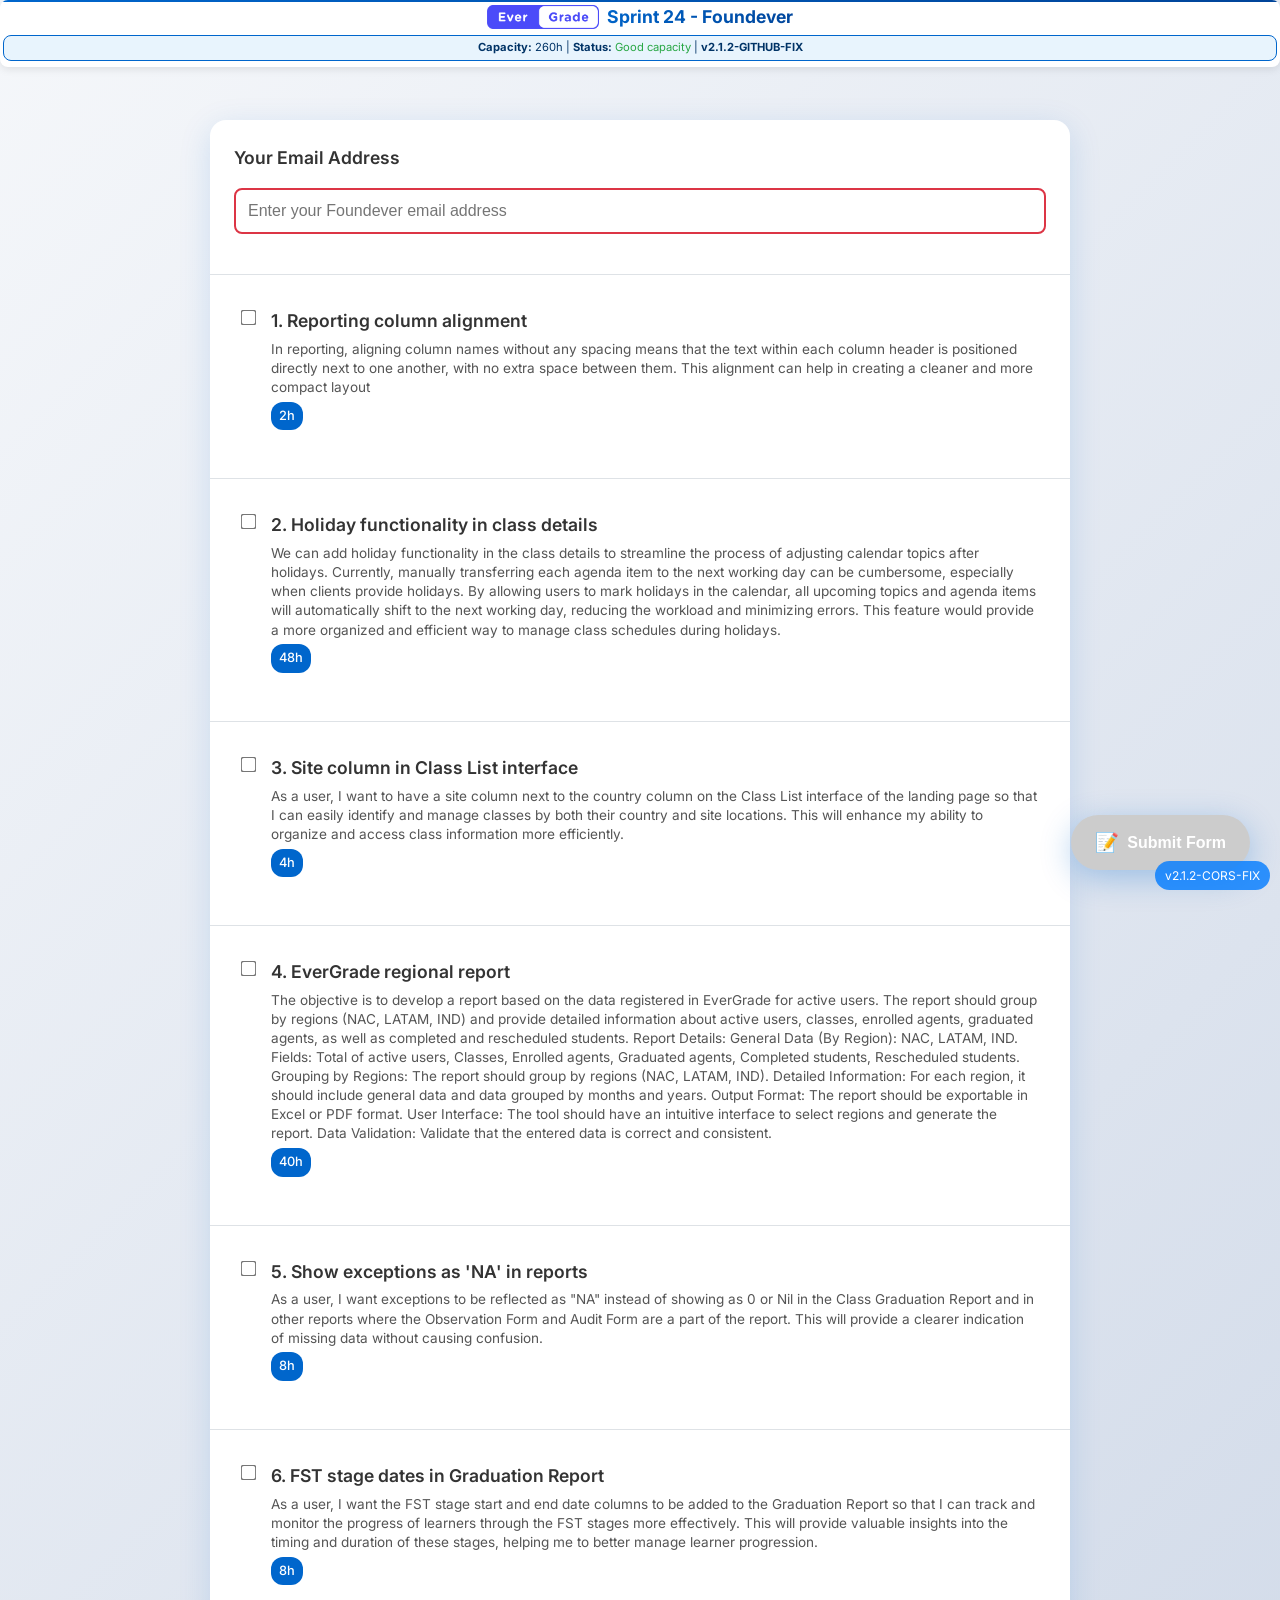
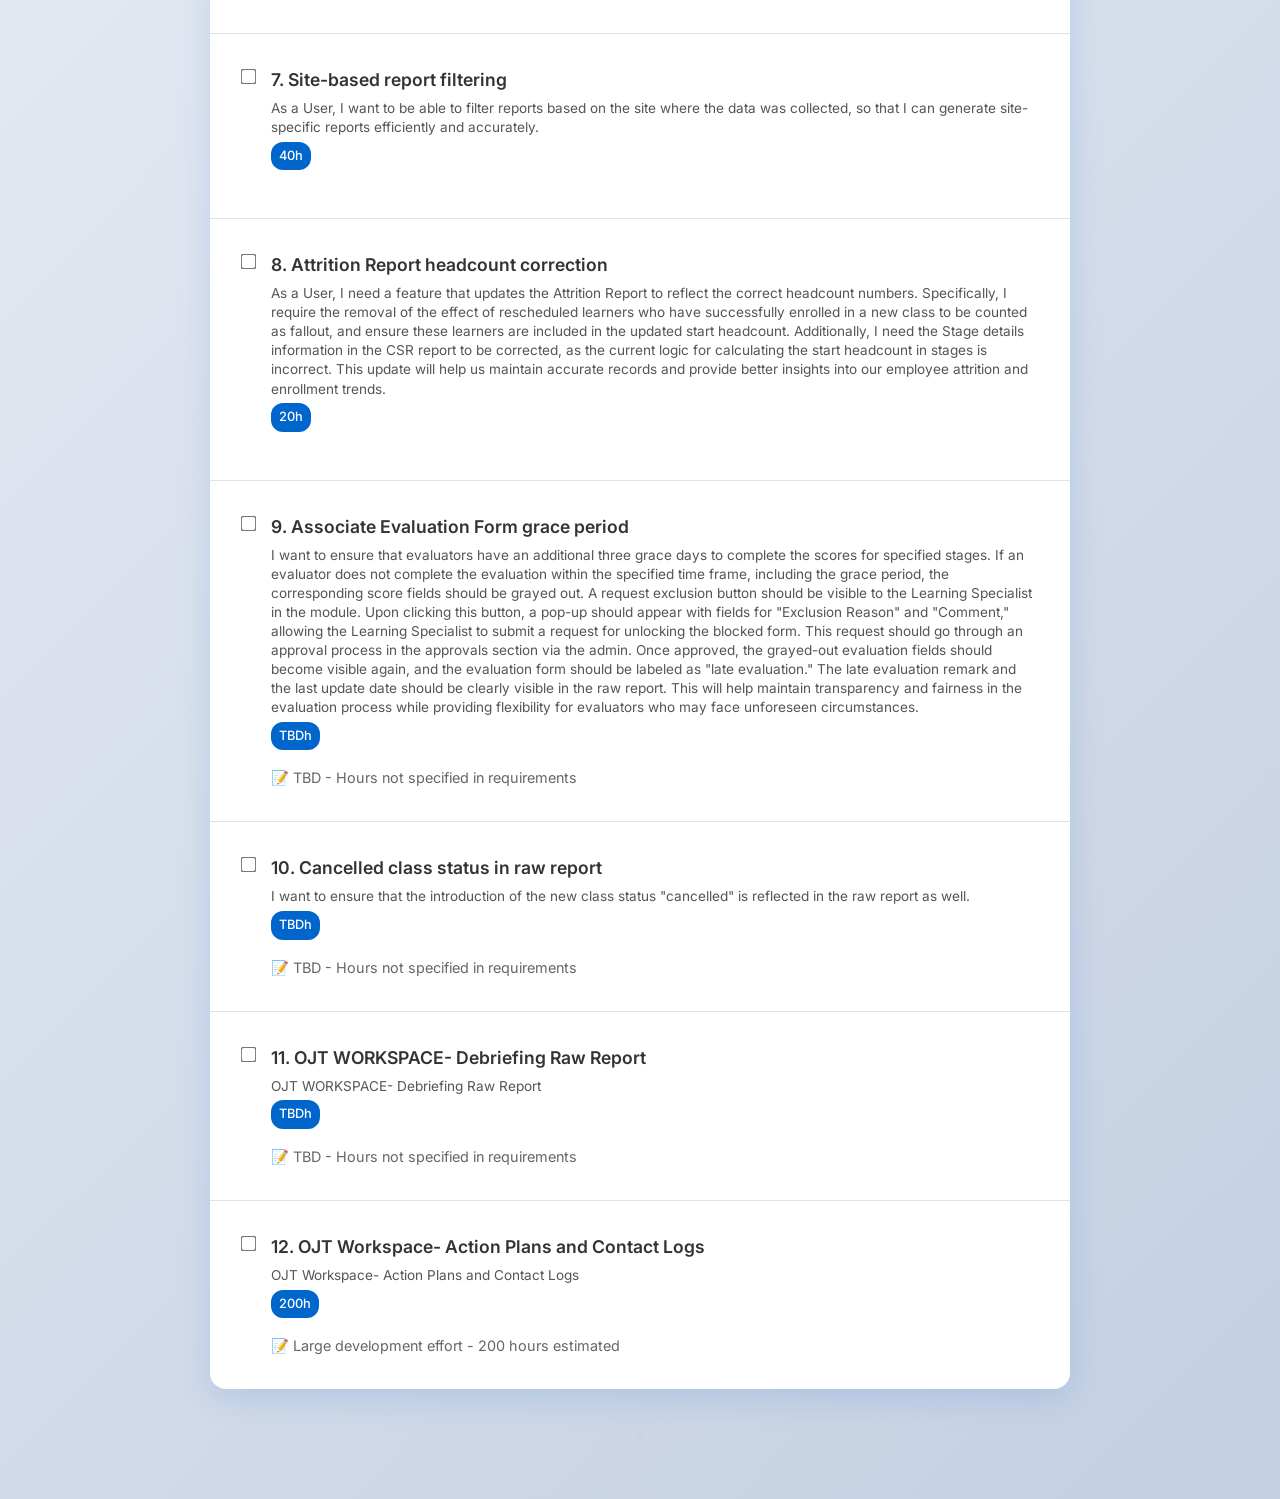
==== index.html @ cdc1fde7 "Fix GitHub Pages SSL issue v2.1.2 - Add HTTP fallback" ====
<!DOCTYPE html>
<html lang="en">
<head>
    <meta charset="UTF-8">
    <meta name="viewport" content="width=device-width, initial-scale=1.0">
    <title>Sprint 23 Prioritization - Foundever</title>
    <link rel="stylesheet" href="src/styles/style.css">
    <link rel="stylesheet" href="src/styles/foundever-theme.css">
    <link rel="preconnect" href="https://fonts.googleapis.com">
    <link rel="preconnect" href="https://fonts.gstatic.com" crossorigin>
    <link href="https://fonts.googleapis.com/css2?family=Inter:wght@400;500;600;700&display=swap" rel="stylesheet">
</head>
<body>
    <div class="form-header" style="padding: 0.2rem; margin-bottom: 0.5rem; position: fixed; top: 0; left: 0; right: 0; z-index: 1000; box-shadow: 0 2px 8px rgba(0,0,0,0.1);">
        <div style="display: flex; align-items: center; justify-content: center; gap: 0.5rem;">
            <img src="logoevergrade2.png" alt="EverGrade Logo" style="height: 24px; width: auto;">
            <h1 id="form-title" class="heading-foundever" style="font-size: 1.1rem; margin: 0;">Sprint 24</h1>
        </div>
        <div class="capacity-info alert-foundever" style="padding: 0.2rem; margin: 0.2rem 0; font-size: 0.7rem;">
            <strong>Capacity:</strong> 260h | <strong>Status:</strong> <span id="capacity-status" class="text-foundever-primary">Ready</span> | <strong>v2.1.2-GITHUB-FIX</strong>
        </div>
        
        <!-- Capacity Summary in header -->
        <div id="capacity-summary" class="capacity-summary card-foundever" style="display: none; margin: 0.2rem 0; padding: 0.3rem;">
            <div class="capacity-item" style="padding: 0.2rem;">
                <div class="capacity-number text-foundever-primary" id="selected-count" style="font-size: 0.9rem;">0</div>
                <div class="capacity-label" style="font-size: 0.6rem;">Selected</div>
            </div>
            <div class="capacity-item" style="padding: 0.2rem;">
                <div class="capacity-number text-foundever-primary" id="total-hours" style="font-size: 0.9rem;">0h</div>
                <div class="capacity-label" style="font-size: 0.6rem;">Hours</div>
            </div>
            <div class="capacity-item" style="padding: 0.2rem;">
                <div class="capacity-number text-foundever-primary" id="capacity-used" style="font-size: 0.9rem;">0%</div>
                <div class="capacity-label" style="font-size: 0.6rem;">Used</div>
            </div>
        </div>
    </div>
    
    <div class="container" style="padding-top: 120px;">
        <form id="survey-form">
            <!-- Questions will be dynamically loaded here -->
            <div id="questions-container" class="card-foundever">
                <div class="card-foundever-body">
                    <div style="text-align: center; padding: 2rem; color: #666;">
                        🔄 Loading questions...
                    </div>
                </div>
            </div>
        </form>
        
        <div id="result-message" style="display: none;"></div>
    </div>
    
    <!-- Floating Submit Button -->
    <button type="submit" form="survey-form" class="floating-submit-btn" id="floating-submit" disabled>
        <span class="btn-icon">📝</span>
        <span class="btn-text">Submit Form</span>
    </button>
    
    <!-- Scripts -->
    <script src="config.js"></script>
    <script src="src/scripts/aws-integration.js"></script>
    <script src="src/scripts/main.js"></script>
    <script src="export-data.js"></script>
    <script src="github-pages-fix.js"></script>
</body>
</html>
---- src/styles/style.css ----
/* Sprint Prioritization Form - Main Styles */

* {
    margin: 0;
    padding: 0;
    box-sizing: border-box;
}

body {
    font-family: 'Inter', -apple-system, BlinkMacSystemFont, sans-serif;
    background: linear-gradient(135deg, #f5f7fa 0%, #c3cfe2 100%);
    min-height: 100vh;
    color: #333;
    line-height: 1.6;
}

.container {
    max-width: 900px;
    margin: 0 auto;
    padding: 20px;
}

.form-header {
    text-align: center;
    background: white;
    padding: 0.5rem;
    border-radius: 8px;
    box-shadow: 0 2px 8px rgba(0, 102, 204, 0.15);
    margin-bottom: 1rem;
    position: relative;
    overflow: hidden;
}

.form-header::before {
    content: '';
    position: absolute;
    top: 0;
    left: 0;
    right: 0;
    height: 2px;
    background: linear-gradient(90deg, var(--foundever-primary) 0%, var(--foundever-secondary) 100%);
}

.form-header h1 {
    font-size: 1.4rem;
    font-weight: 700;
    background: linear-gradient(135deg, var(--foundever-primary) 0%, var(--foundever-secondary) 100%);
    -webkit-background-clip: text;
    -webkit-text-fill-color: transparent;
    background-clip: text;
    margin-bottom: 0.1rem;
}

.form-header p {
    font-size: 0.8rem;
    color: #666;
    margin-bottom: 0.3rem;
}

.capacity-info {
    background: #f8f9fa;
    padding: 0.3rem;
    border-radius: 4px;
    margin-bottom: 0.3rem;
    border-left: 2px solid var(--foundever-primary);
    font-size: 0.75rem;
}

#questions-container {
    background: white;
    border-radius: 16px;
    box-shadow: 0 8px 32px rgba(0, 102, 204, 0.15);
    overflow: hidden;
}

.question-card {
    padding: 1.5rem;
    border-bottom: 1px solid #dee2e6;
    transition: background-color 0.3s ease;
}

.question-card:hover {
    background: #fafbfc;
}

.question-card:last-child {
    border-bottom: none;
}

.question-title {
    font-size: 1.1rem;
    font-weight: 600;
    color: #333;
    margin-bottom: 0.5rem;
}

.question-meta {
    font-size: 0.9rem;
    color: #666;
    margin-bottom: 1rem;
}

.hours-badge {
    display: inline-block;
    background: var(--foundever-primary);
    color: white;
    padding: 0.25rem 0.5rem;
    border-radius: 12px;
    font-size: 0.8rem;
    font-weight: 500;
}

.complexity-badge {
    display: inline-block;
    padding: 0.25rem 0.5rem;
    border-radius: 12px;
    font-size: 0.8rem;
    font-weight: 500;
    margin-left: 0.5rem;
}

.complexity-low { background: #d4edda; color: #155724; }
.complexity-medium { background: #fff3cd; color: #856404; }
.complexity-high { background: #f8d7da; color: #721c24; }

.input-group {
    margin: 1rem 0;
}

.text-input {
    width: 100%;
    padding: 0.75rem;
    border: 2px solid #dee2e6;
    border-radius: 8px;
    font-size: 1rem;
    transition: border-color 0.3s ease;
}

.text-input:focus {
    outline: none;
    border-color: var(--foundever-primary);
    box-shadow: 0 0 0 3px rgba(0, 102, 204, 0.1);
}

.checkbox-group {
    display: flex;
    align-items: flex-start;
    cursor: pointer;
    padding: 0.5rem;
    border-radius: 8px;
    transition: background-color 0.3s ease;
}

.checkbox-group:hover {
    background: #f8f9fa;
}

.checkbox-group input[type="checkbox"] {
    margin-right: 1rem;
    margin-top: 0.25rem;
    transform: scale(1.2);
}

.checkbox-content {
    flex: 1;
}

.floating-submit-btn {
    position: fixed;
    bottom: 30px;
    right: 30px;
    background: linear-gradient(135deg, var(--foundever-primary) 0%, var(--foundever-secondary) 100%);
    color: white;
    border: none;
    border-radius: 50px;
    padding: 1rem 1.5rem;
    font-size: 1rem;
    font-weight: 600;
    cursor: pointer;
    box-shadow: 0 8px 32px rgba(0, 102, 204, 0.3);
    transition: all 0.3s ease;
    z-index: 1000;
    display: flex;
    align-items: center;
    gap: 0.5rem;
}

.floating-submit-btn:hover {
    transform: translateY(-2px);
    box-shadow: 0 12px 40px rgba(0, 102, 204, 0.4);
}

.floating-submit-btn:disabled {
    background: #ccc;
    cursor: not-allowed;
    transform: none;
}

.btn-icon {
    font-size: 1.2rem;
}

.btn-text {
    font-weight: 600;
}

.progress-bar {
    background: #f8f9fa;
    height: 8px;
    border-radius: 4px;
    overflow: hidden;
    margin: 1rem 0;
}

.progress-fill {
    height: 100%;
    background: linear-gradient(90deg, var(--foundever-primary) 0%, var(--foundever-accent) 100%);
    width: 0%;
    transition: width 0.3s ease;
}

.capacity-summary {
    display: grid;
    grid-template-columns: repeat(3, 1fr);
    gap: 0.3rem;
    margin: 0.3rem 0;
    background: white;
    padding: 0.4rem;
    border-radius: 6px;
    box-shadow: 0 1px 4px rgba(0, 102, 204, 0.1);
}

.capacity-item {
    text-align: center;
    padding: 0.3rem;
    background: #f8f9fa;
    border-radius: 4px;
}

.capacity-number {
    font-size: 1rem;
    font-weight: 700;
    color: var(--foundever-primary);
}

.capacity-label {
    font-size: 0.65rem;
    color: #666;
}

#result-message {
    margin: 2rem 0;
    padding: 1rem;
    border-radius: 8px;
    text-align: center;
    font-weight: 500;
}

.success {
    background: #d4edda;
    color: #155724;
    border: 1px solid #c3e6cb;
}

.error {
    background: #f8d7da;
    color: #721c24;
    border: 1px solid #f5c6cb;
}

.info {
    background: #d1ecf1;
    color: #0c5460;
    border: 1px solid #bee5eb;
}

@media (max-width: 768px) {
    .container {
        padding: 10px;
    }
    
    .form-header h1 {
        font-size: 2rem;
    }
    
    .floating-submit-btn {
        bottom: 20px;
        right: 20px;
        padding: 0.75rem 1.25rem;
    }
    
    .capacity-summary {
        grid-template-columns: 1fr;
    }
}
---- src/styles/foundever-theme.css ----
/* Foundever Corporate Theme */

:root {
    --foundever-primary: #0066cc;
    --foundever-secondary: #004499;
    --foundever-accent: #00aaff;
    --foundever-light: #e8f4fd;
    --foundever-dark: #003366;
    
    --success-color: #28a745;
    --warning-color: #ffc107;
    --danger-color: #dc3545;
    --info-color: #17a2b8;
    
    --light-bg: #f8f9fa;
    --border-color: #dee2e6;
    --text-muted: #6c757d;
    
    --shadow-sm: 0 2px 4px rgba(0, 102, 204, 0.1);
    --shadow-md: 0 4px 16px rgba(0, 102, 204, 0.15);
    --shadow-lg: 0 8px 32px rgba(0, 102, 204, 0.2);
    
    --border-radius: 8px;
    --border-radius-lg: 16px;
    
    --transition: all 0.3s ease;
}

/* Foundever Brand Colors */
.foundever-primary { color: var(--foundever-primary); }
.foundever-secondary { color: var(--foundever-secondary); }
.foundever-accent { color: var(--foundever-accent); }

.bg-foundever-primary { background-color: var(--foundever-primary); }
.bg-foundever-secondary { background-color: var(--foundever-secondary); }
.bg-foundever-light { background-color: var(--foundever-light); }

/* Foundever Gradients */
.gradient-foundever {
    background: linear-gradient(135deg, var(--foundever-primary) 0%, var(--foundever-secondary) 100%);
}

.gradient-foundever-light {
    background: linear-gradient(135deg, var(--foundever-light) 0%, #ffffff 100%);
}

/* Foundever Buttons */
.btn-foundever {
    background: linear-gradient(135deg, var(--foundever-primary) 0%, var(--foundever-secondary) 100%);
    color: white;
    border: none;
    padding: 0.75rem 1.5rem;
    border-radius: var(--border-radius);
    font-weight: 600;
    cursor: pointer;
    transition: var(--transition);
    text-decoration: none;
    display: inline-block;
}

.btn-foundever:hover {
    transform: translateY(-2px);
    box-shadow: var(--shadow-lg);
}

.btn-foundever:active {
    transform: translateY(0);
}

.btn-foundever:disabled {
    background: var(--text-muted);
    cursor: not-allowed;
    transform: none;
}

/* Foundever Cards */
.card-foundever {
    background: white;
    border-radius: var(--border-radius-lg);
    box-shadow: var(--shadow-md);
    overflow: hidden;
    transition: var(--transition);
}

.card-foundever:hover {
    transform: translateY(-2px);
    box-shadow: var(--shadow-lg);
}

.card-foundever-header {
    background: var(--foundever-light);
    padding: 1.5rem;
    border-bottom: 1px solid var(--border-color);
}

.card-foundever-body {
    padding: 1.5rem;
}

/* Foundever Form Elements */
.form-control-foundever {
    border: 2px solid var(--border-color);
    border-radius: var(--border-radius);
    padding: 0.75rem;
    font-size: 1rem;
    transition: var(--transition);
    width: 100%;
}

.form-control-foundever:focus {
    outline: none;
    border-color: var(--foundever-primary);
    box-shadow: 0 0 0 3px rgba(0, 102, 204, 0.1);
}

.form-control-foundever:invalid {
    border-color: var(--danger-color);
}

/* Foundever Badges */
.badge-foundever {
    background: var(--foundever-primary);
    color: white;
    padding: 0.25rem 0.5rem;
    border-radius: 12px;
    font-size: 0.8rem;
    font-weight: 500;
}

.badge-foundever-light {
    background: var(--foundever-light);
    color: var(--foundever-primary);
}

/* Foundever Alerts */
.alert-foundever {
    background: var(--foundever-light);
    color: var(--foundever-dark);
    border: 1px solid var(--foundever-primary);
    border-radius: var(--border-radius);
    padding: 1rem;
    margin: 1rem 0;
}

.alert-foundever-success {
    background: #d4edda;
    color: #155724;
    border-color: #c3e6cb;
}

.alert-foundever-warning {
    background: #fff3cd;
    color: #856404;
    border-color: #ffeaa7;
}

.alert-foundever-danger {
    background: #f8d7da;
    color: #721c24;
    border-color: #f5c6cb;
}

/* Foundever Progress */
.progress-foundever {
    background: var(--light-bg);
    height: 8px;
    border-radius: 4px;
    overflow: hidden;
}

.progress-foundever-bar {
    height: 100%;
    background: linear-gradient(90deg, var(--foundever-primary) 0%, var(--foundever-accent) 100%);
    transition: width 0.3s ease;
}

/* Foundever Typography */
.text-foundever-primary { color: var(--foundever-primary); }
.text-foundever-secondary { color: var(--foundever-secondary); }
.text-foundever-muted { color: var(--text-muted); }

.heading-foundever {
    background: linear-gradient(135deg, var(--foundever-primary) 0%, var(--foundever-secondary) 100%);
    -webkit-background-clip: text;
    -webkit-text-fill-color: transparent;
    background-clip: text;
    font-weight: 700;
}

/* Foundever Animations */
@keyframes foundever-pulse {
    0%, 100% { transform: scale(1); }
    50% { transform: scale(1.05); }
}

.foundever-pulse {
    animation: foundever-pulse 2s infinite;
}

@keyframes foundever-fade-in {
    from { opacity: 0; transform: translateY(20px); }
    to { opacity: 1; transform: translateY(0); }
}

.foundever-fade-in {
    animation: foundever-fade-in 0.5s ease-out;
}

/* Foundever Utilities */
.shadow-foundever-sm { box-shadow: var(--shadow-sm); }
.shadow-foundever-md { box-shadow: var(--shadow-md); }
.shadow-foundever-lg { box-shadow: var(--shadow-lg); }

.rounded-foundever { border-radius: var(--border-radius); }
.rounded-foundever-lg { border-radius: var(--border-radius-lg); }

.transition-foundever { transition: var(--transition); }

/* Foundever Layout */
.container-foundever {
    max-width: 1200px;
    margin: 0 auto;
    padding: 0 1rem;
}

.section-foundever {
    padding: 3rem 0;
}

.section-foundever-alt {
    background: var(--foundever-light);
}

/* Foundever Mobile Responsive */
@media (max-width: 768px) {
    .container-foundever {
        padding: 0 0.5rem;
    }
    
    .section-foundever {
        padding: 2rem 0;
    }
    
    .btn-foundever {
        padding: 0.5rem 1rem;
        font-size: 0.9rem;
    }
    
    .card-foundever-header,
    .card-foundever-body {
        padding: 1rem;
    }
}
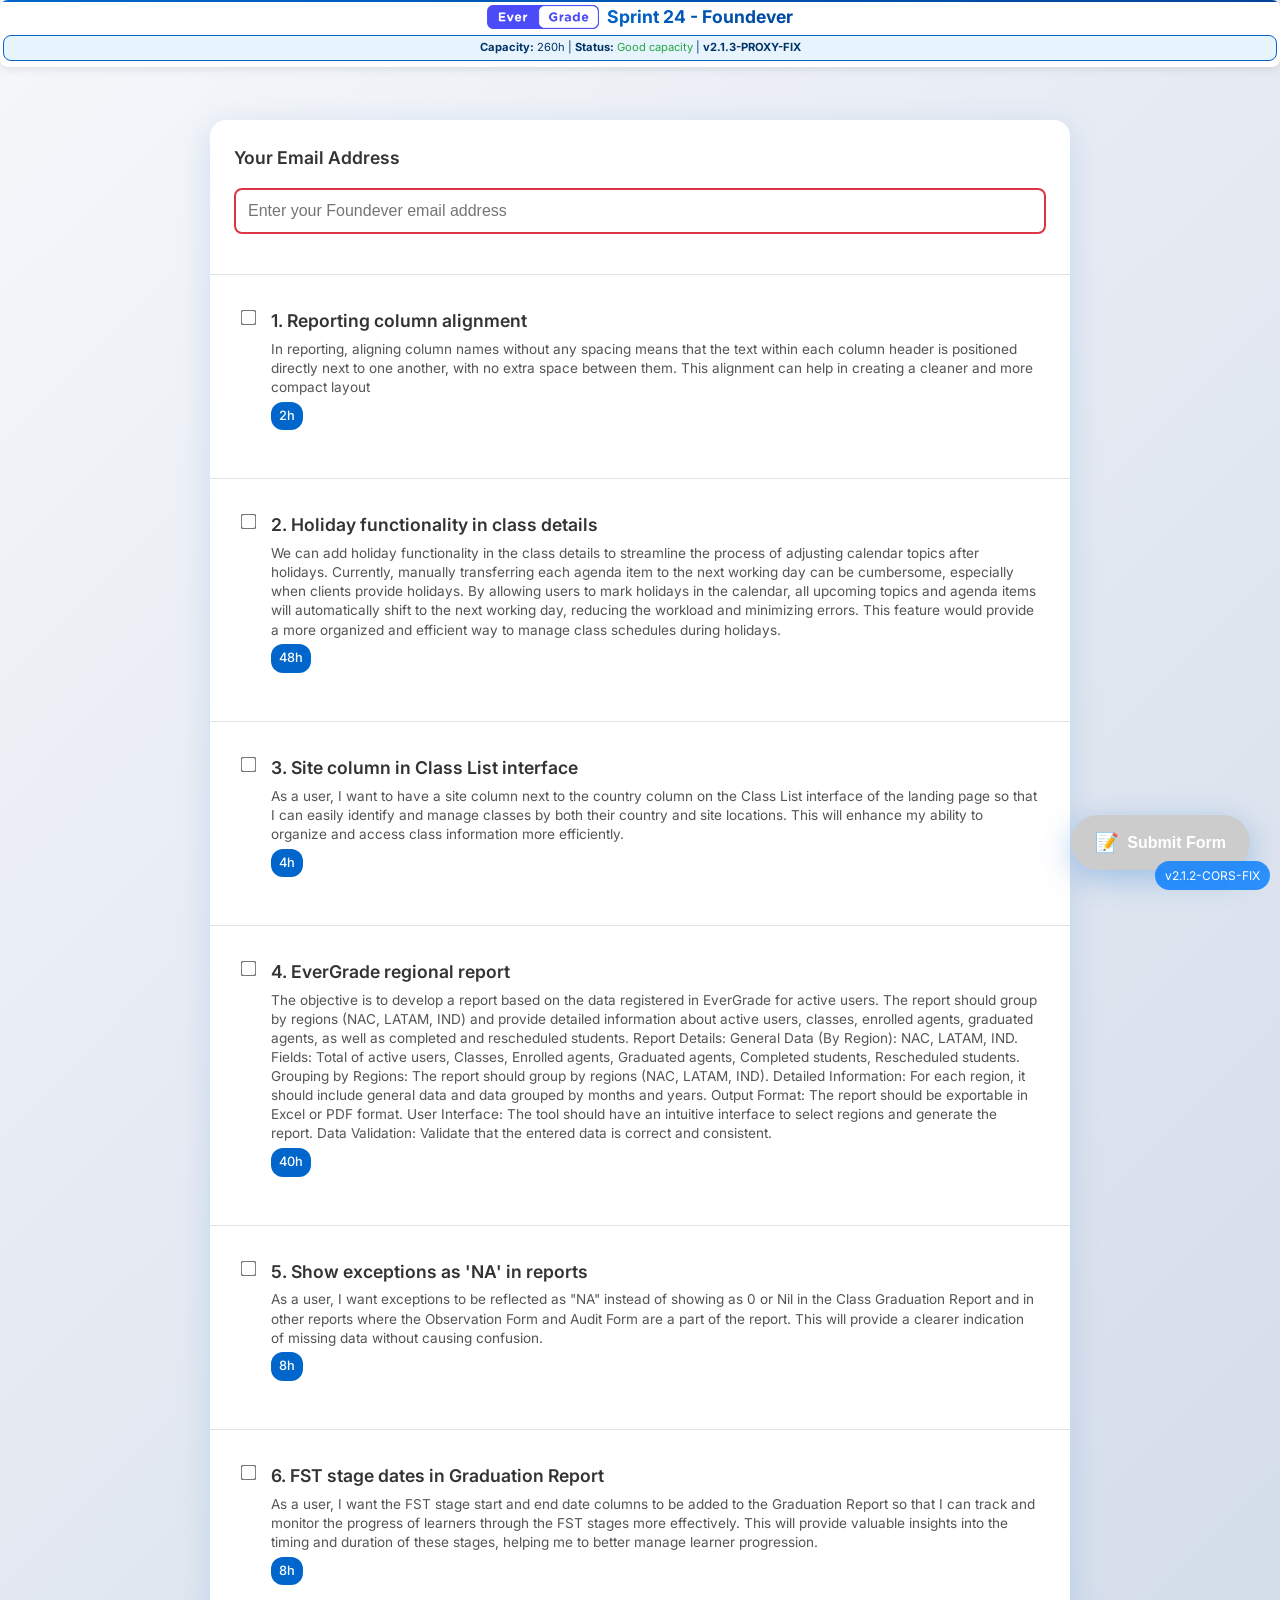
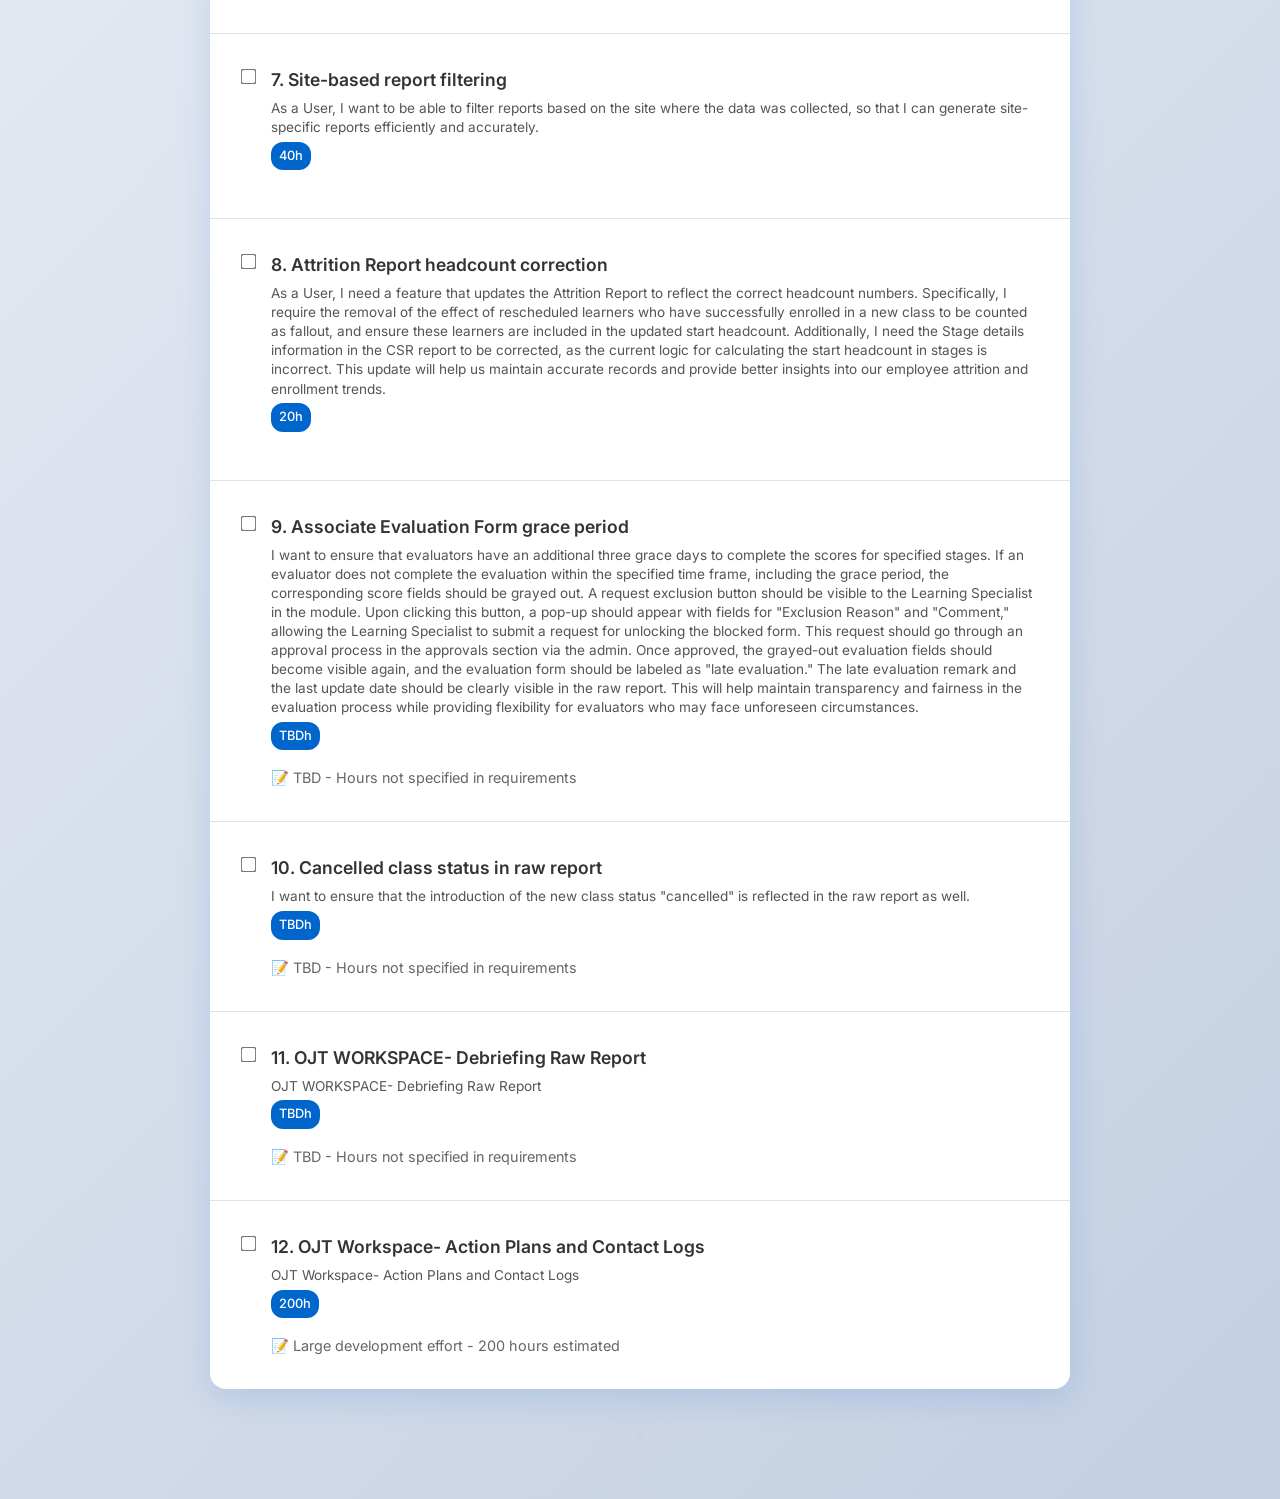
==== commit 56778631: "Fix Mixed Content issue v2.1.3 - Use CORS proxy" ====
--- a/index.html
+++ b/index.html
@@ -17,7 +17,7 @@
             <h1 id="form-title" class="heading-foundever" style="font-size: 1.1rem; margin: 0;">Sprint 24</h1>
         </div>
         <div class="capacity-info alert-foundever" style="padding: 0.2rem; margin: 0.2rem 0; font-size: 0.7rem;">
-            <strong>Capacity:</strong> 260h | <strong>Status:</strong> <span id="capacity-status" class="text-foundever-primary">Ready</span> | <strong>v2.1.2-GITHUB-FIX</strong>
+            <strong>Capacity:</strong> 260h | <strong>Status:</strong> <span id="capacity-status" class="text-foundever-primary">Ready</span> | <strong>v2.1.3-PROXY-FIX</strong>
         </div>
         
         <!-- Capacity Summary in header -->
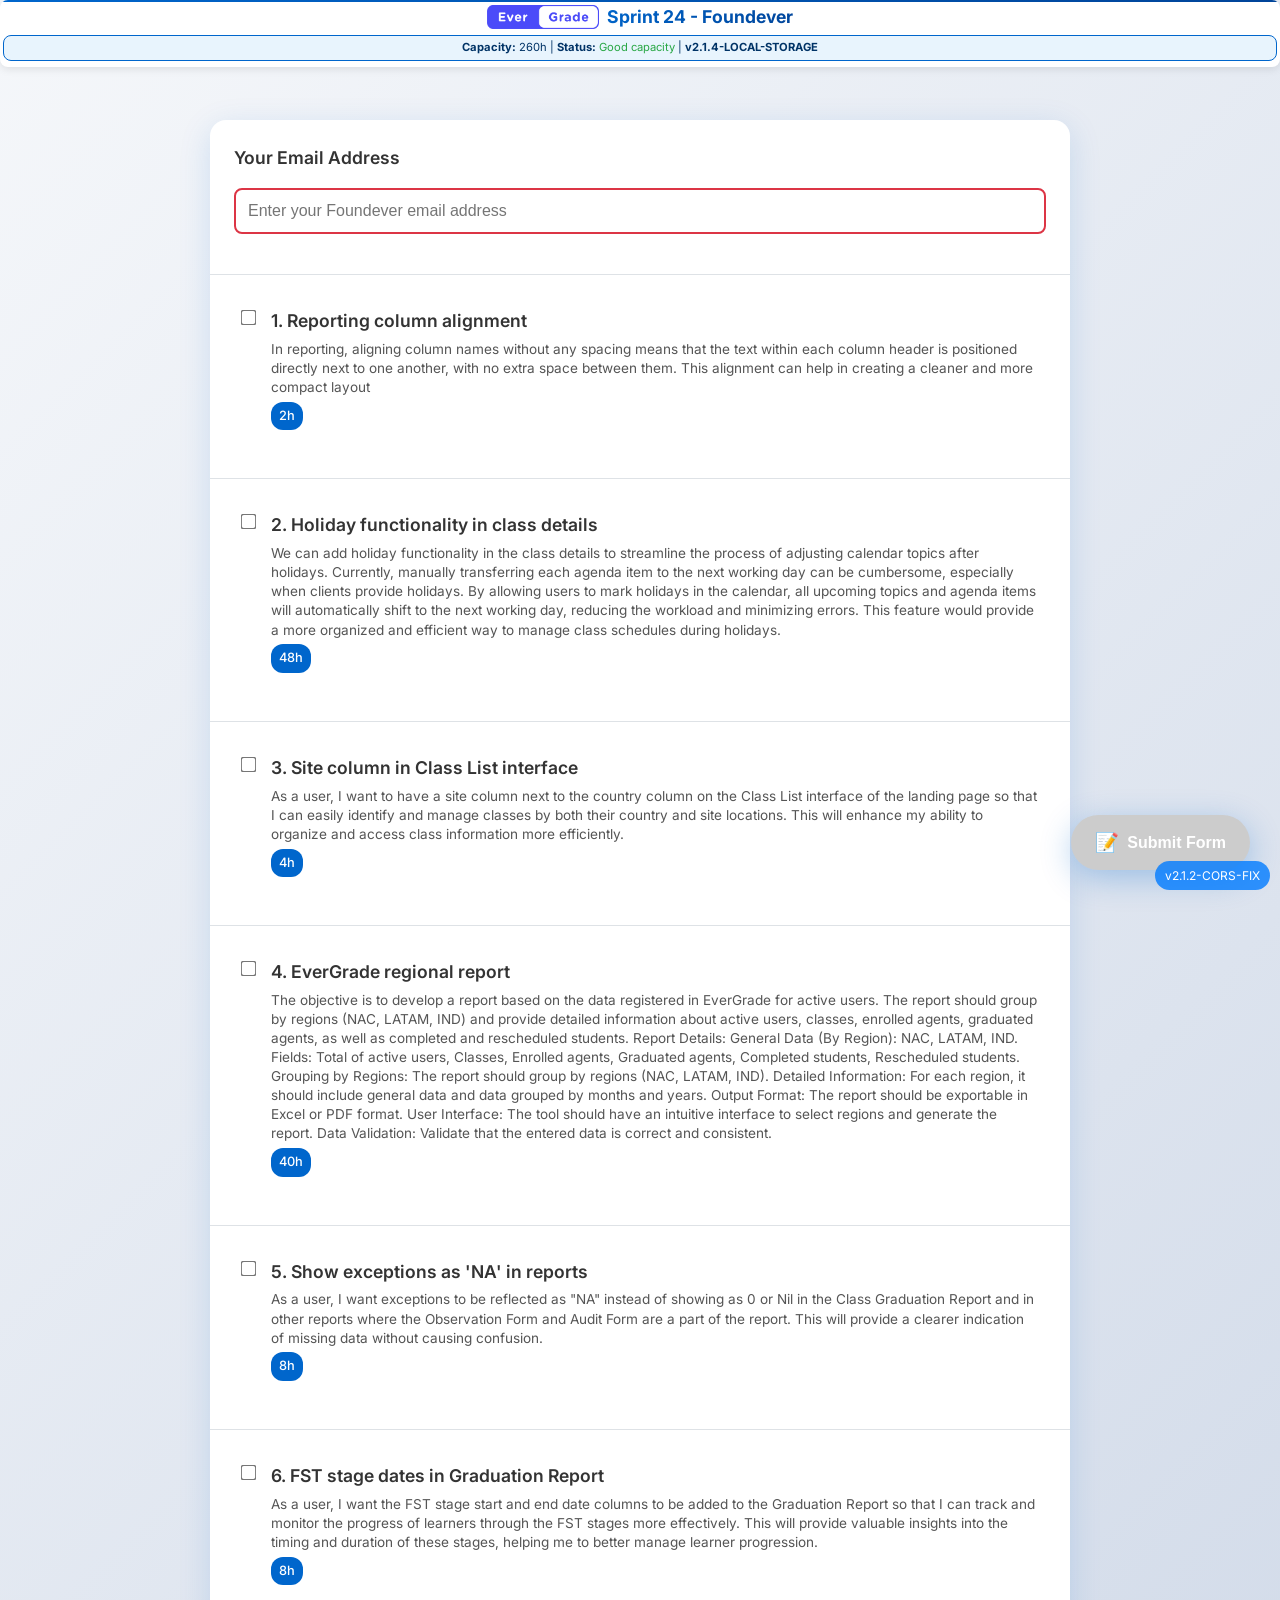
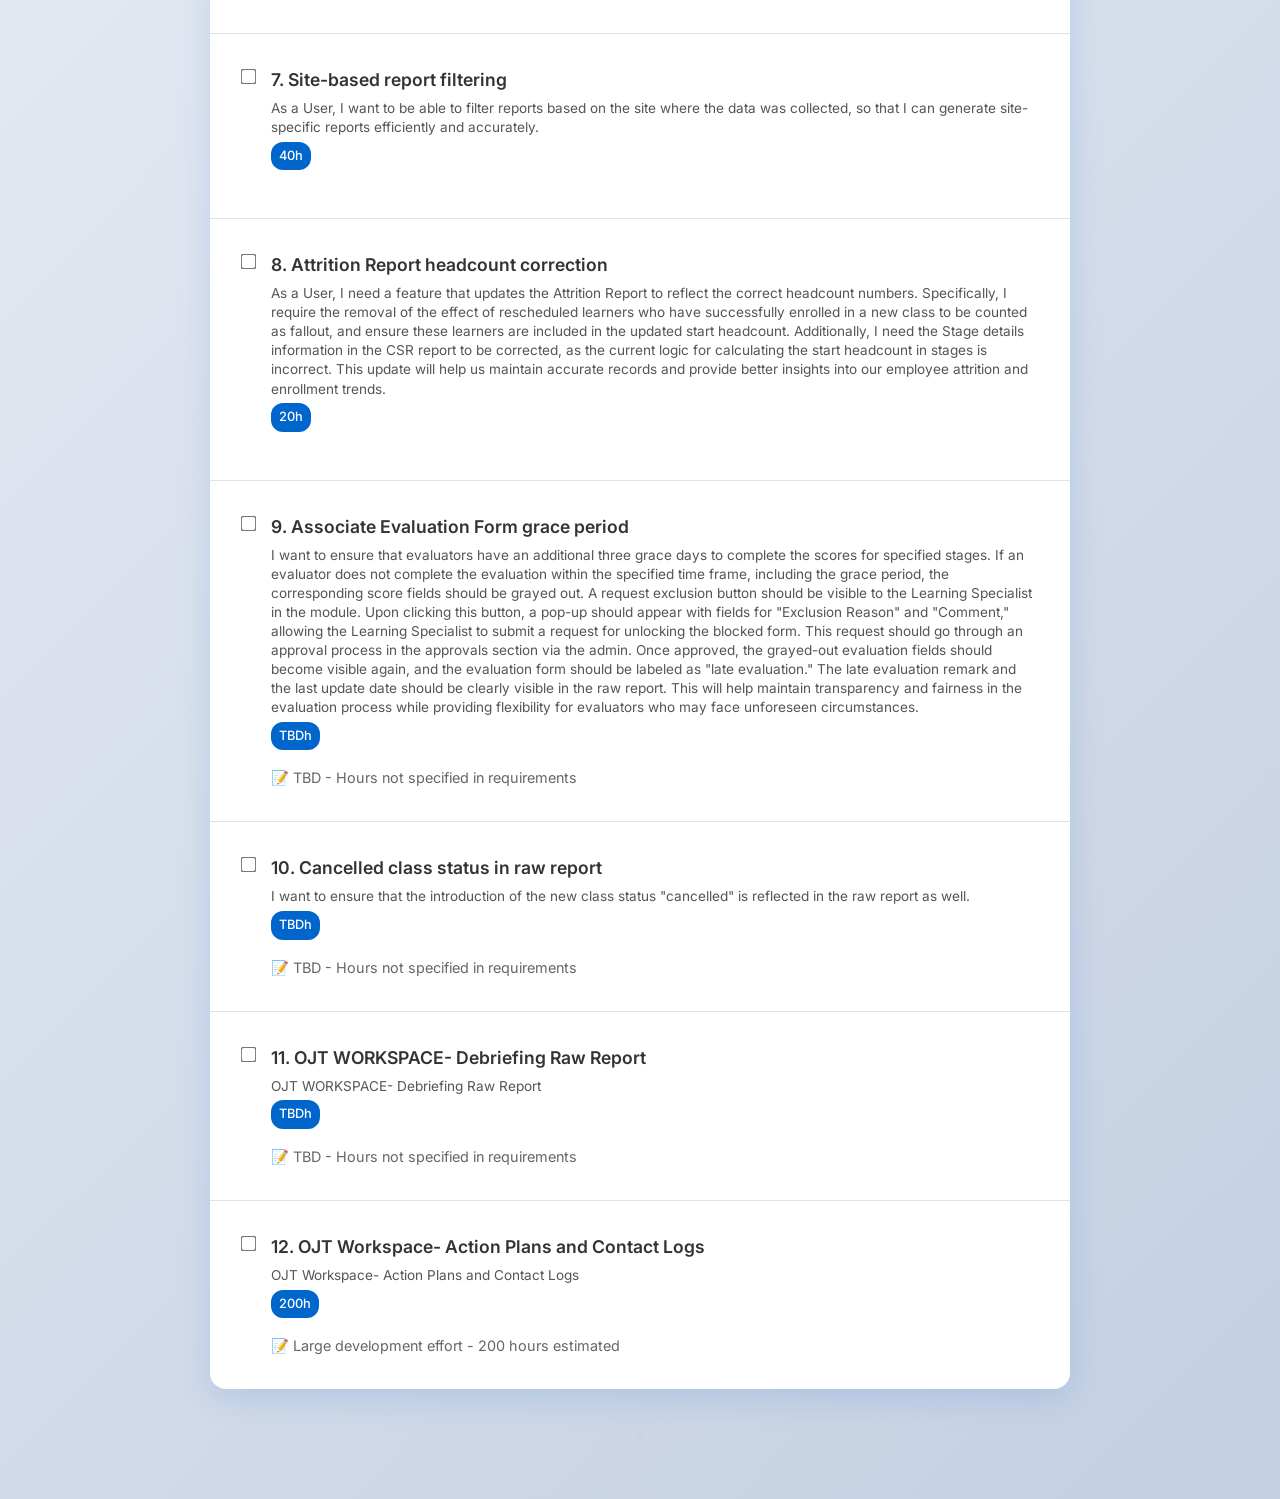
==== commit 5db34e16: "Implement localStorage fallback v2.1.4 - GitHub Pages solution" ====
--- a/index.html
+++ b/index.html
@@ -17,7 +17,7 @@
             <h1 id="form-title" class="heading-foundever" style="font-size: 1.1rem; margin: 0;">Sprint 24</h1>
         </div>
         <div class="capacity-info alert-foundever" style="padding: 0.2rem; margin: 0.2rem 0; font-size: 0.7rem;">
-            <strong>Capacity:</strong> 260h | <strong>Status:</strong> <span id="capacity-status" class="text-foundever-primary">Ready</span> | <strong>v2.1.3-PROXY-FIX</strong>
+            <strong>Capacity:</strong> 260h | <strong>Status:</strong> <span id="capacity-status" class="text-foundever-primary">Ready</span> | <strong>v2.1.4-LOCAL-STORAGE</strong>
         </div>
         
         <!-- Capacity Summary in header -->
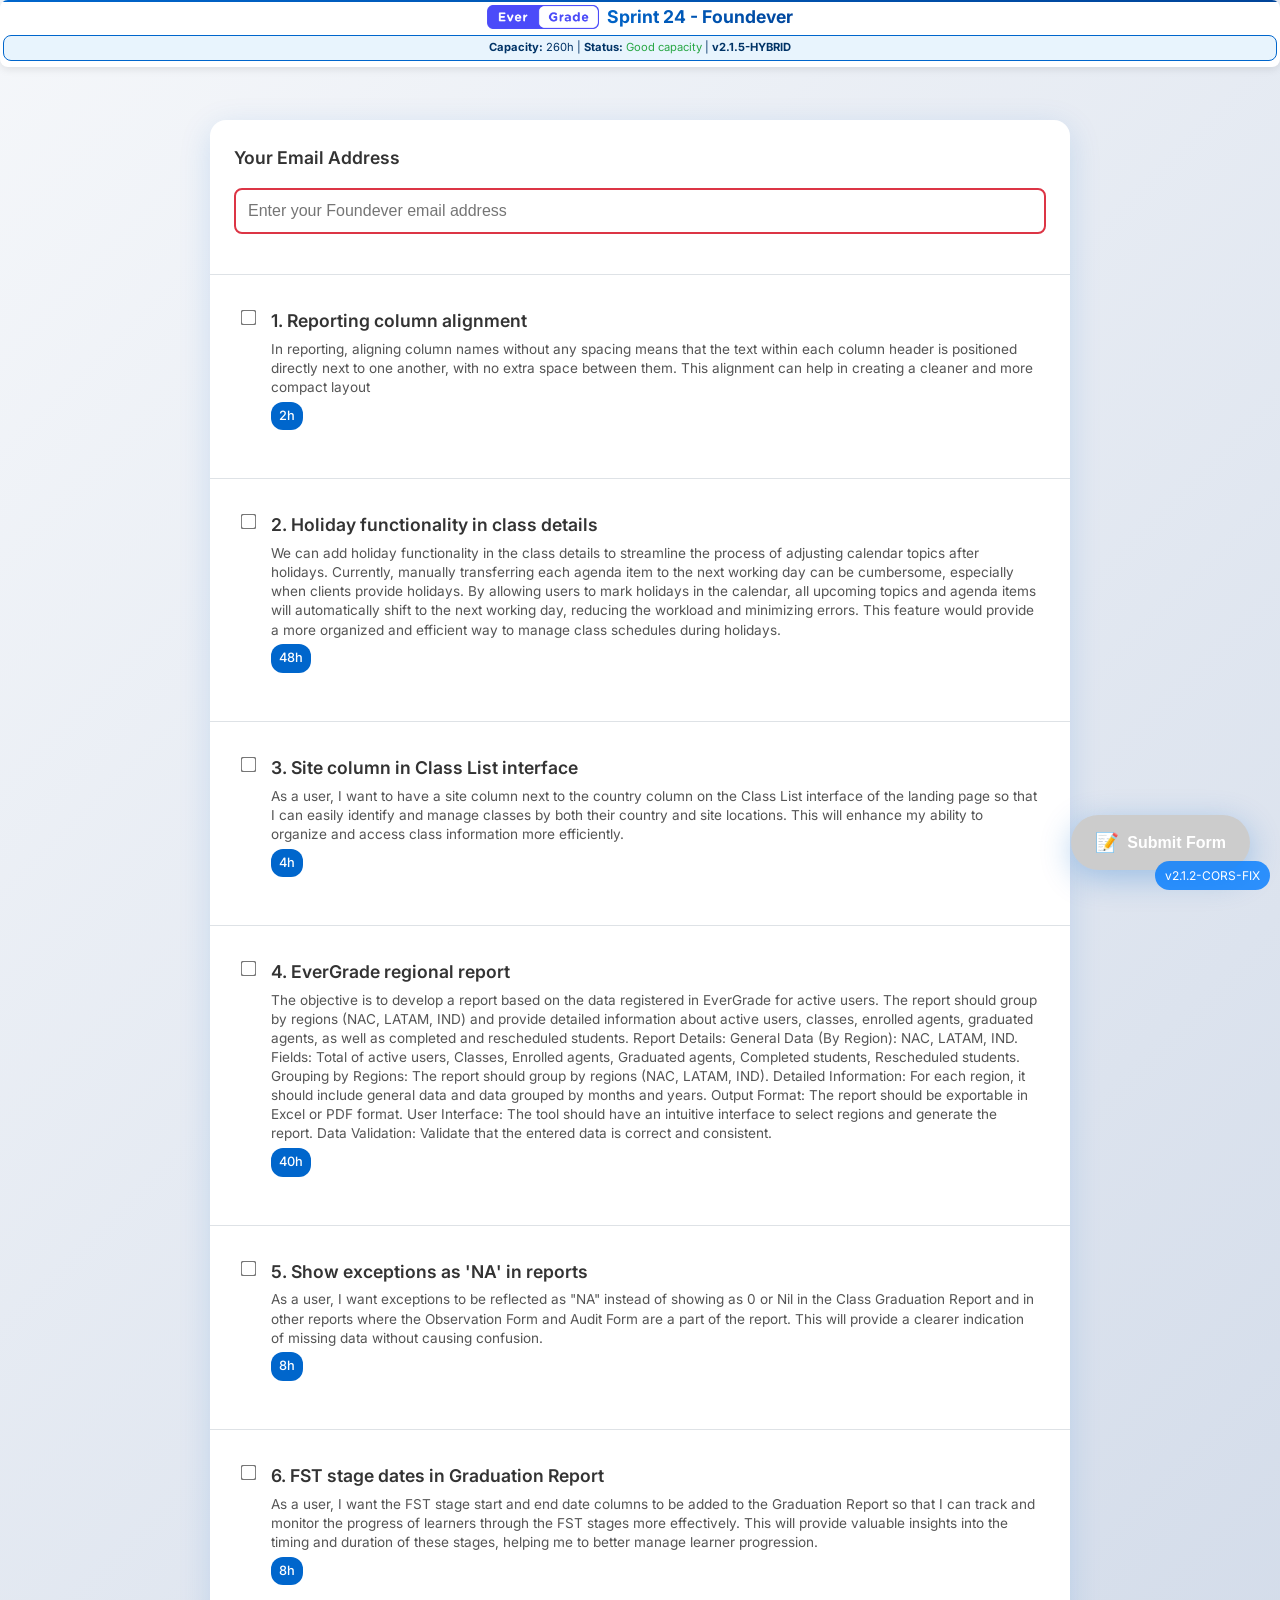
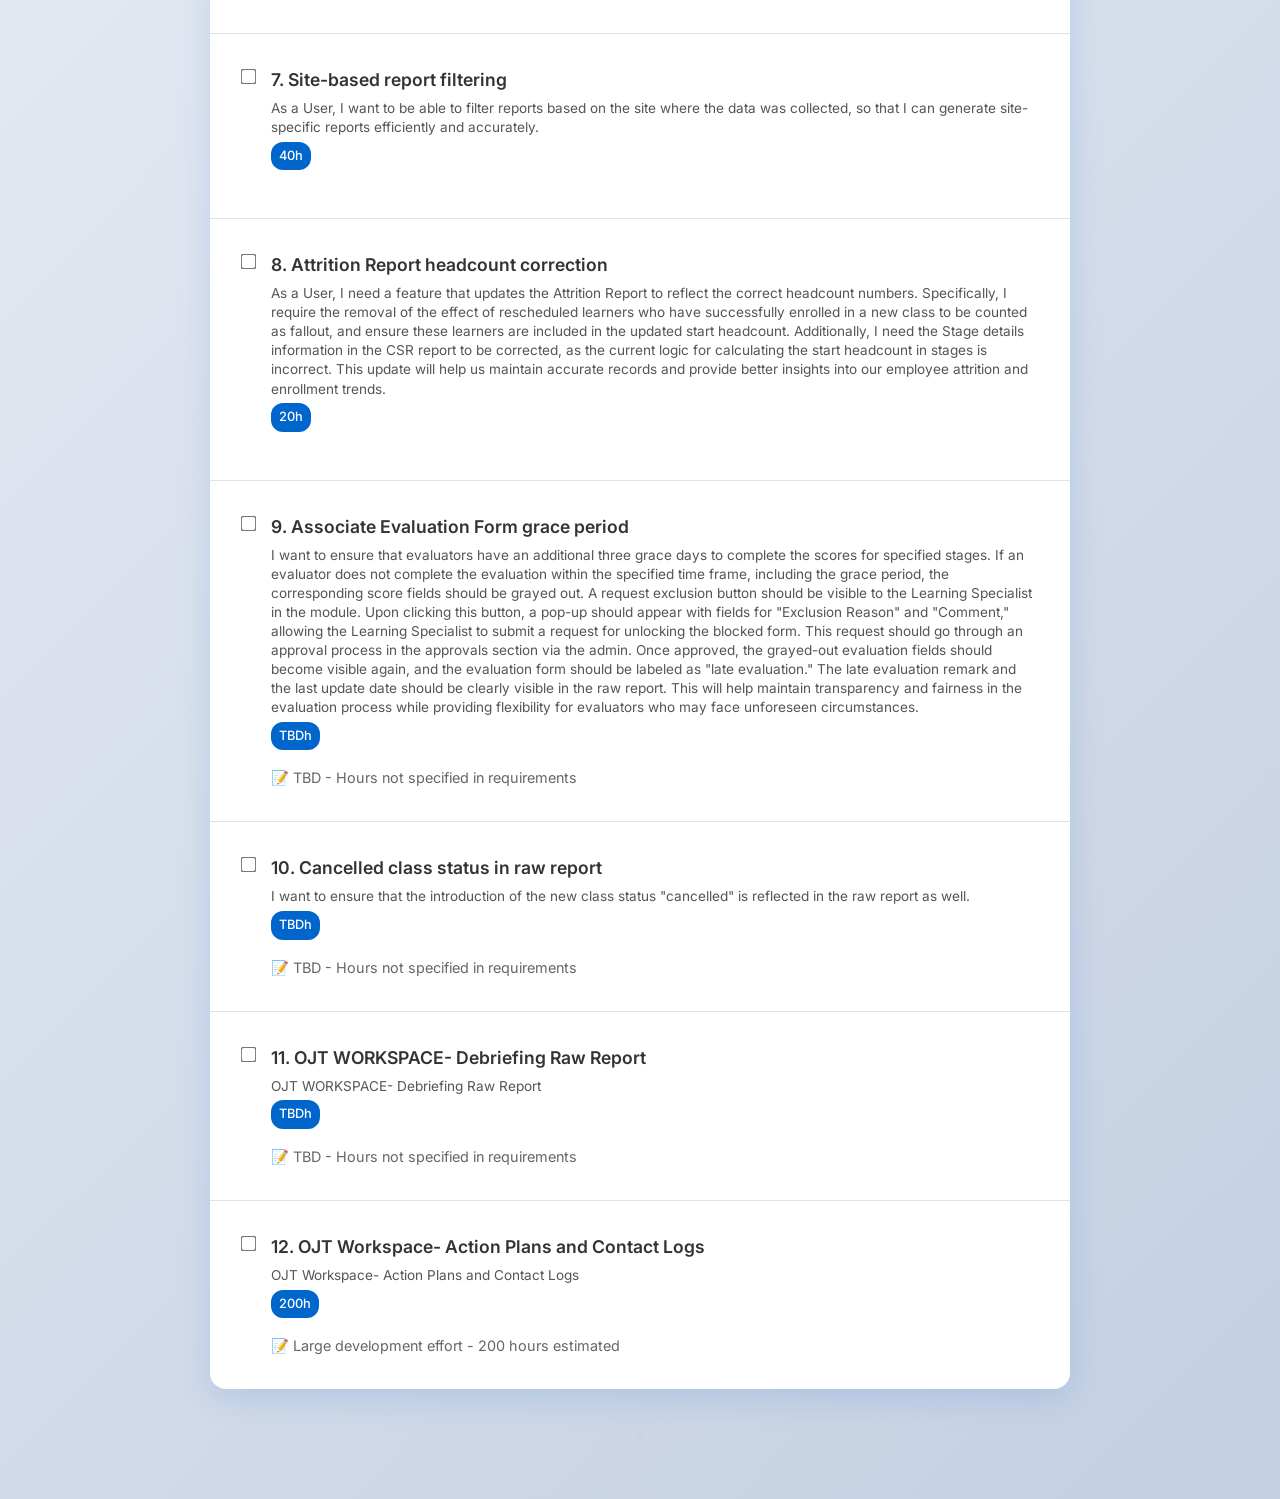
==== commit 4043d86c: "Add hybrid solution v2.1.5 - Local sync to DB" ====
--- a/index.html
+++ b/index.html
@@ -17,7 +17,7 @@
             <h1 id="form-title" class="heading-foundever" style="font-size: 1.1rem; margin: 0;">Sprint 24</h1>
         </div>
         <div class="capacity-info alert-foundever" style="padding: 0.2rem; margin: 0.2rem 0; font-size: 0.7rem;">
-            <strong>Capacity:</strong> 260h | <strong>Status:</strong> <span id="capacity-status" class="text-foundever-primary">Ready</span> | <strong>v2.1.4-LOCAL-STORAGE</strong>
+            <strong>Capacity:</strong> 260h | <strong>Status:</strong> <span id="capacity-status" class="text-foundever-primary">Ready</span> | <strong>v2.1.5-HYBRID</strong>
         </div>
         
         <!-- Capacity Summary in header -->
@@ -64,5 +64,6 @@
     <script src="src/scripts/main.js"></script>
     <script src="export-data.js"></script>
     <script src="github-pages-fix.js"></script>
+    <script src="sync-to-db.js"></script>
 </body>
 </html>
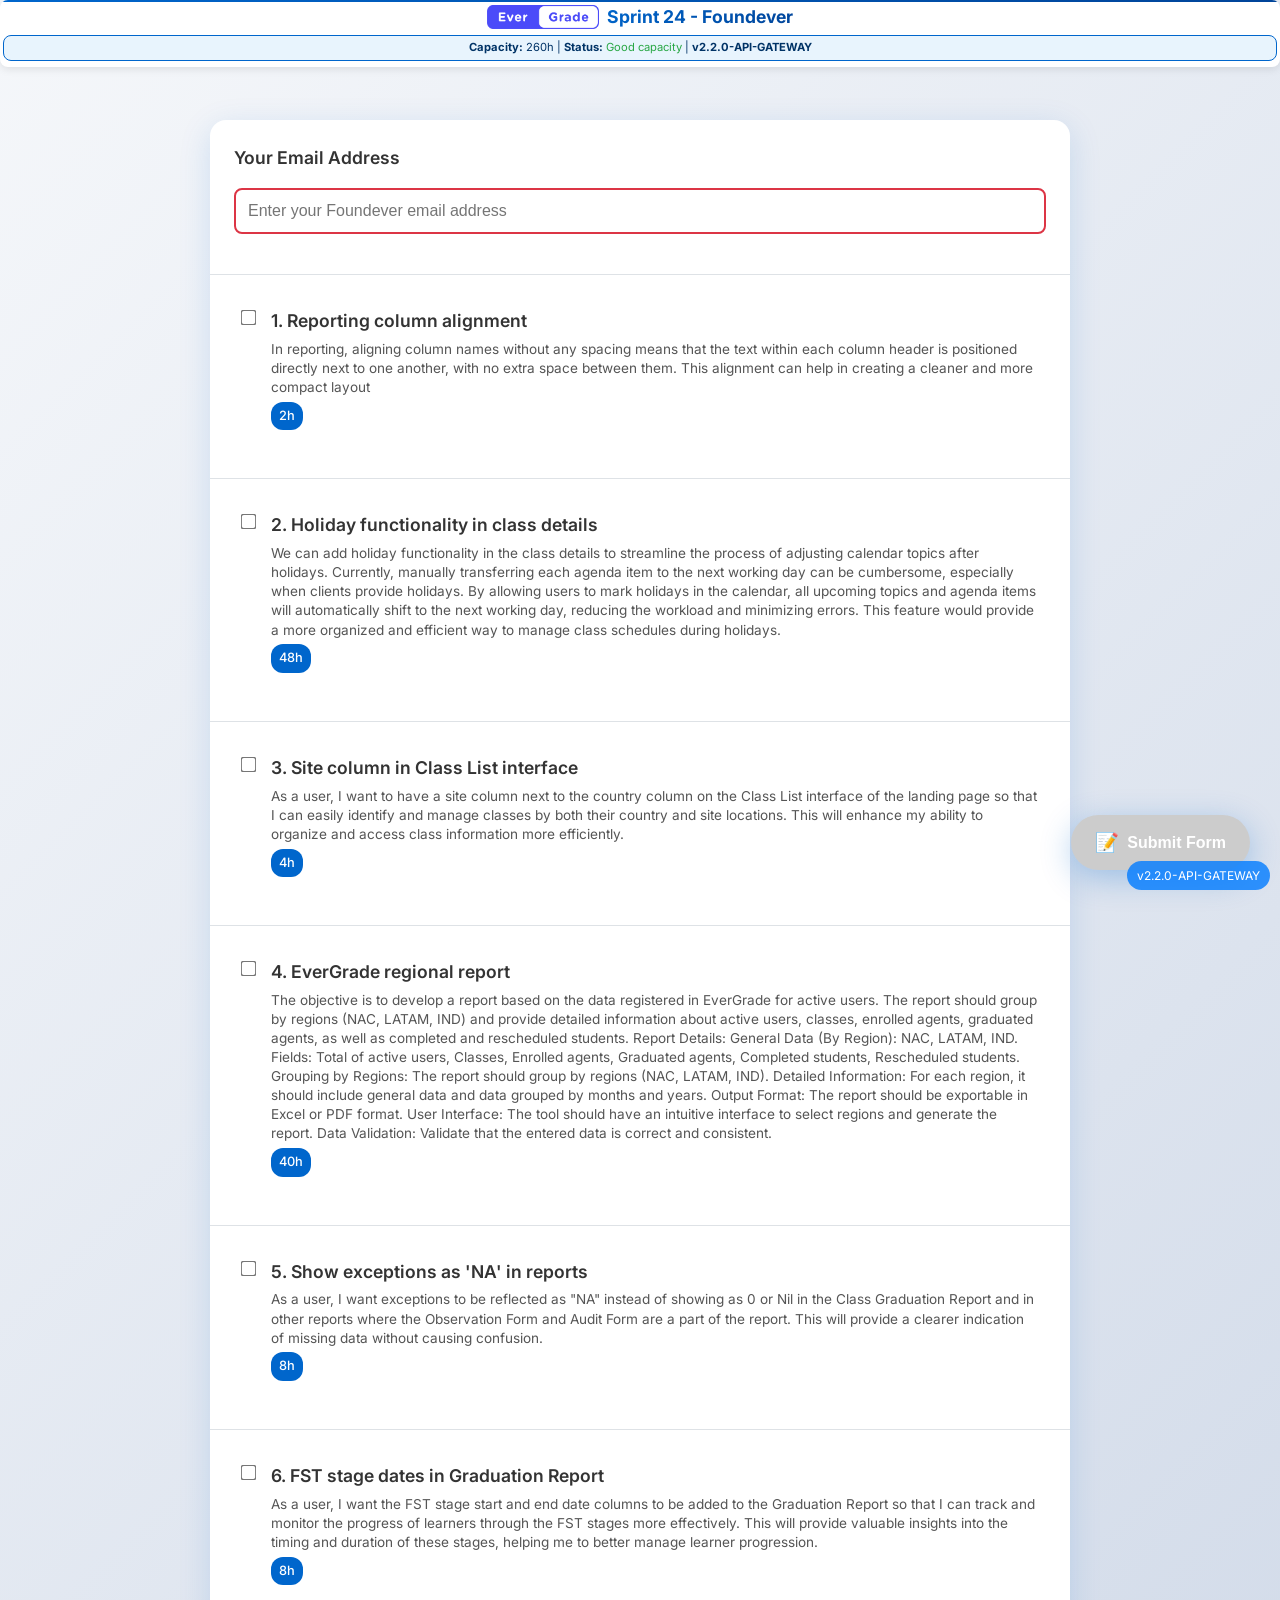
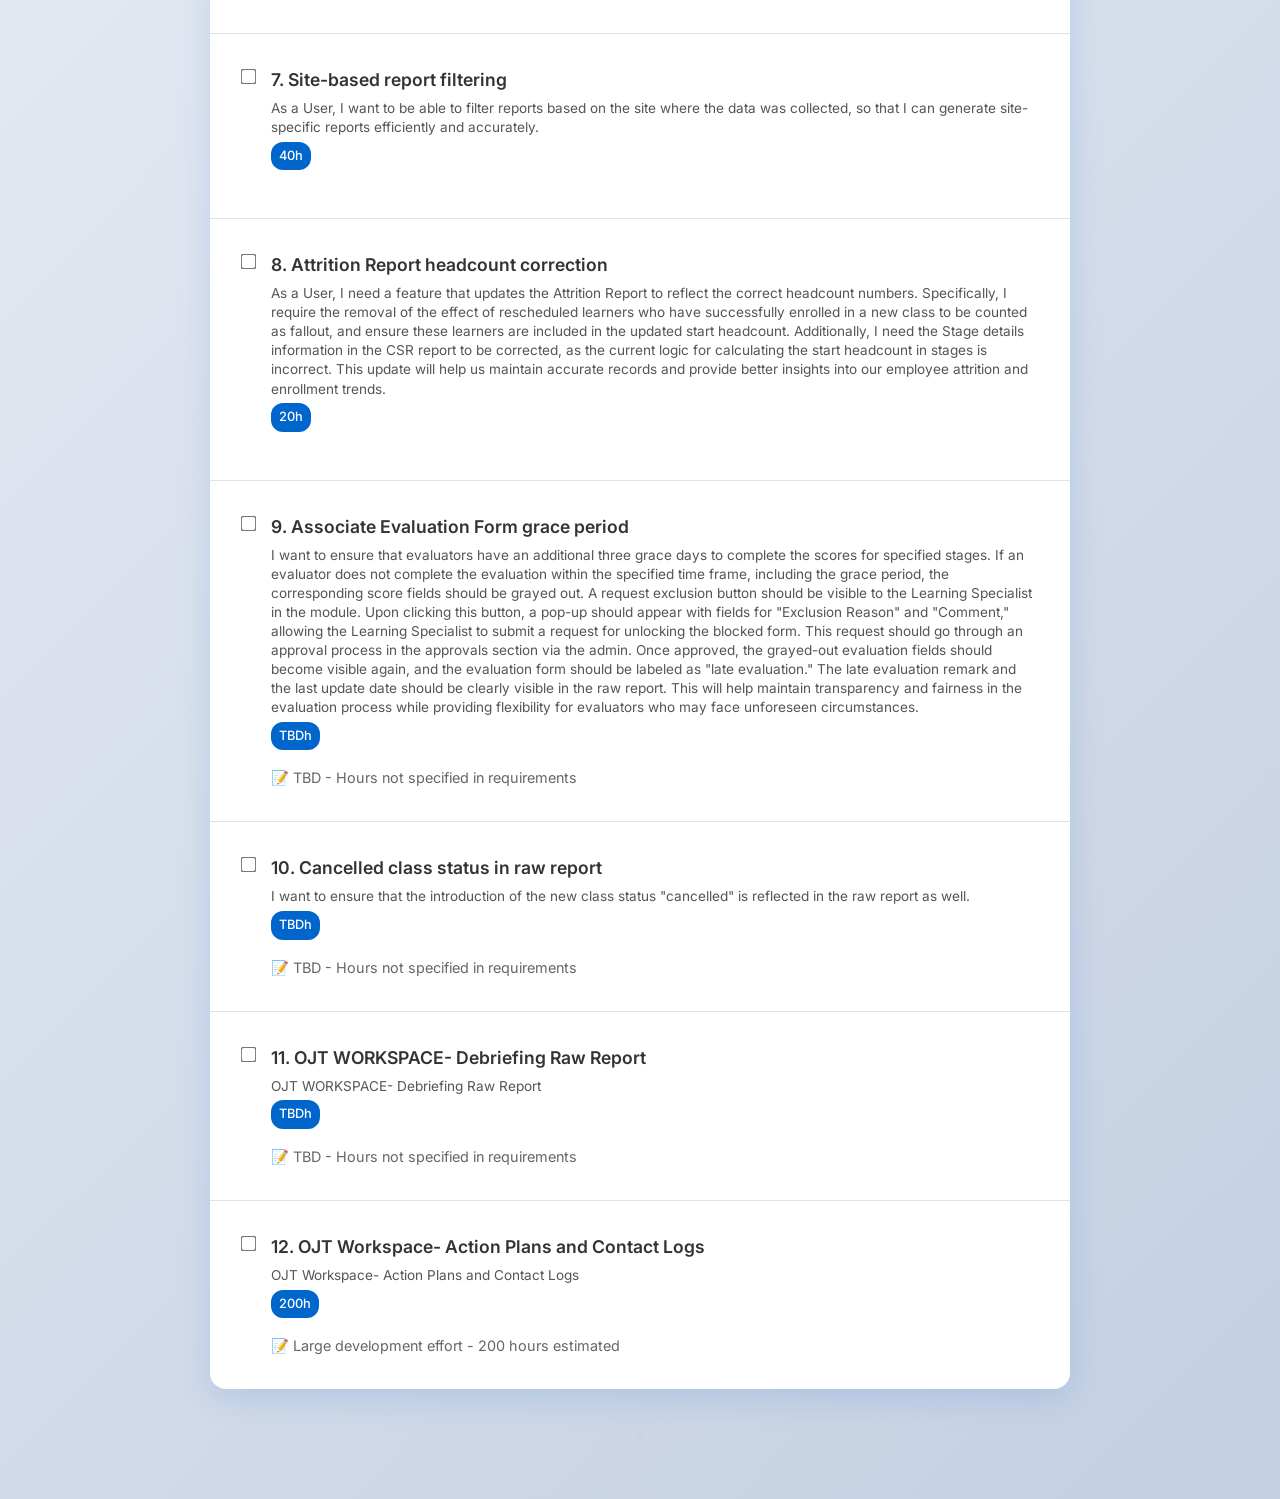
==== commit e8dfd42d: "SOLUTION: Use AWS API Gateway HTTPS v2.2.0 - Direct to DB" ====
--- a/index.html
+++ b/index.html
@@ -17,7 +17,7 @@
             <h1 id="form-title" class="heading-foundever" style="font-size: 1.1rem; margin: 0;">Sprint 24</h1>
         </div>
         <div class="capacity-info alert-foundever" style="padding: 0.2rem; margin: 0.2rem 0; font-size: 0.7rem;">
-            <strong>Capacity:</strong> 260h | <strong>Status:</strong> <span id="capacity-status" class="text-foundever-primary">Ready</span> | <strong>v2.1.5-HYBRID</strong>
+            <strong>Capacity:</strong> 260h | <strong>Status:</strong> <span id="capacity-status" class="text-foundever-primary">Ready</span> | <strong>v2.2.0-API-GATEWAY</strong>
         </div>
         
         <!-- Capacity Summary in header -->
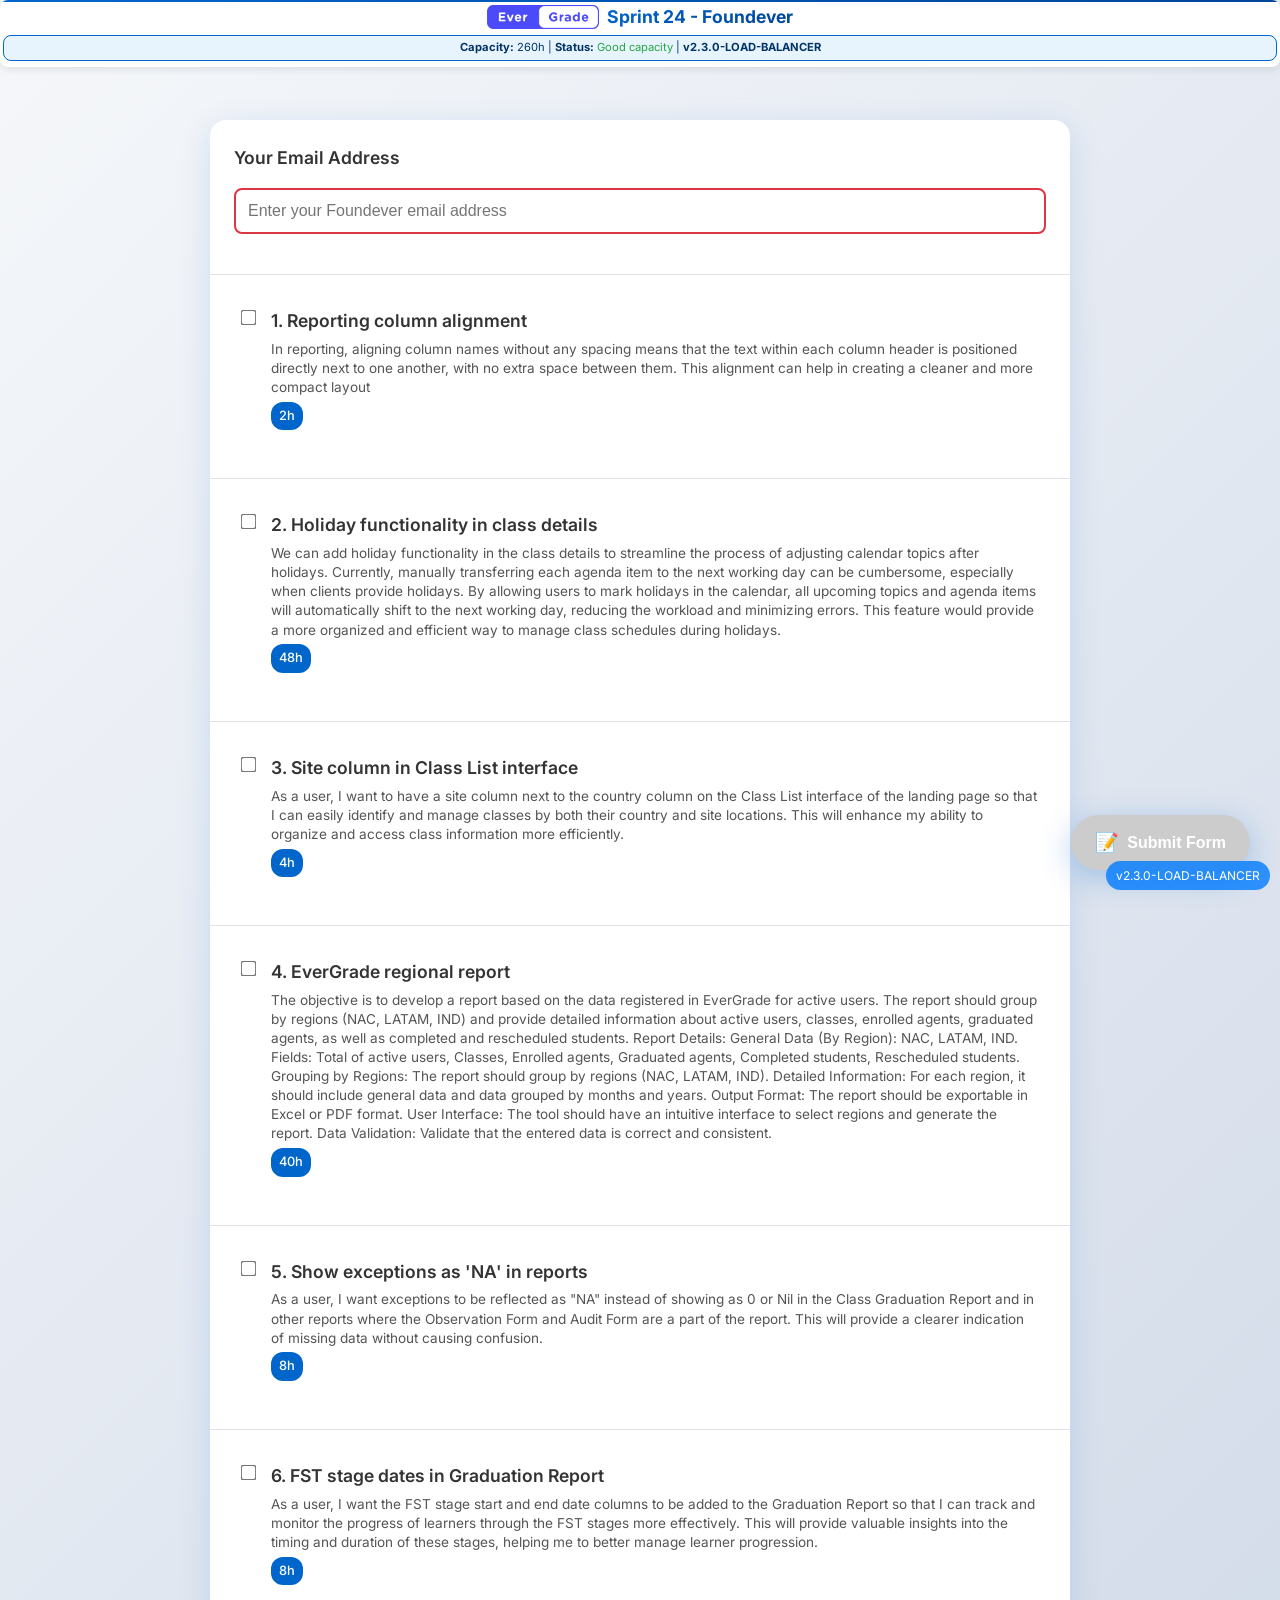
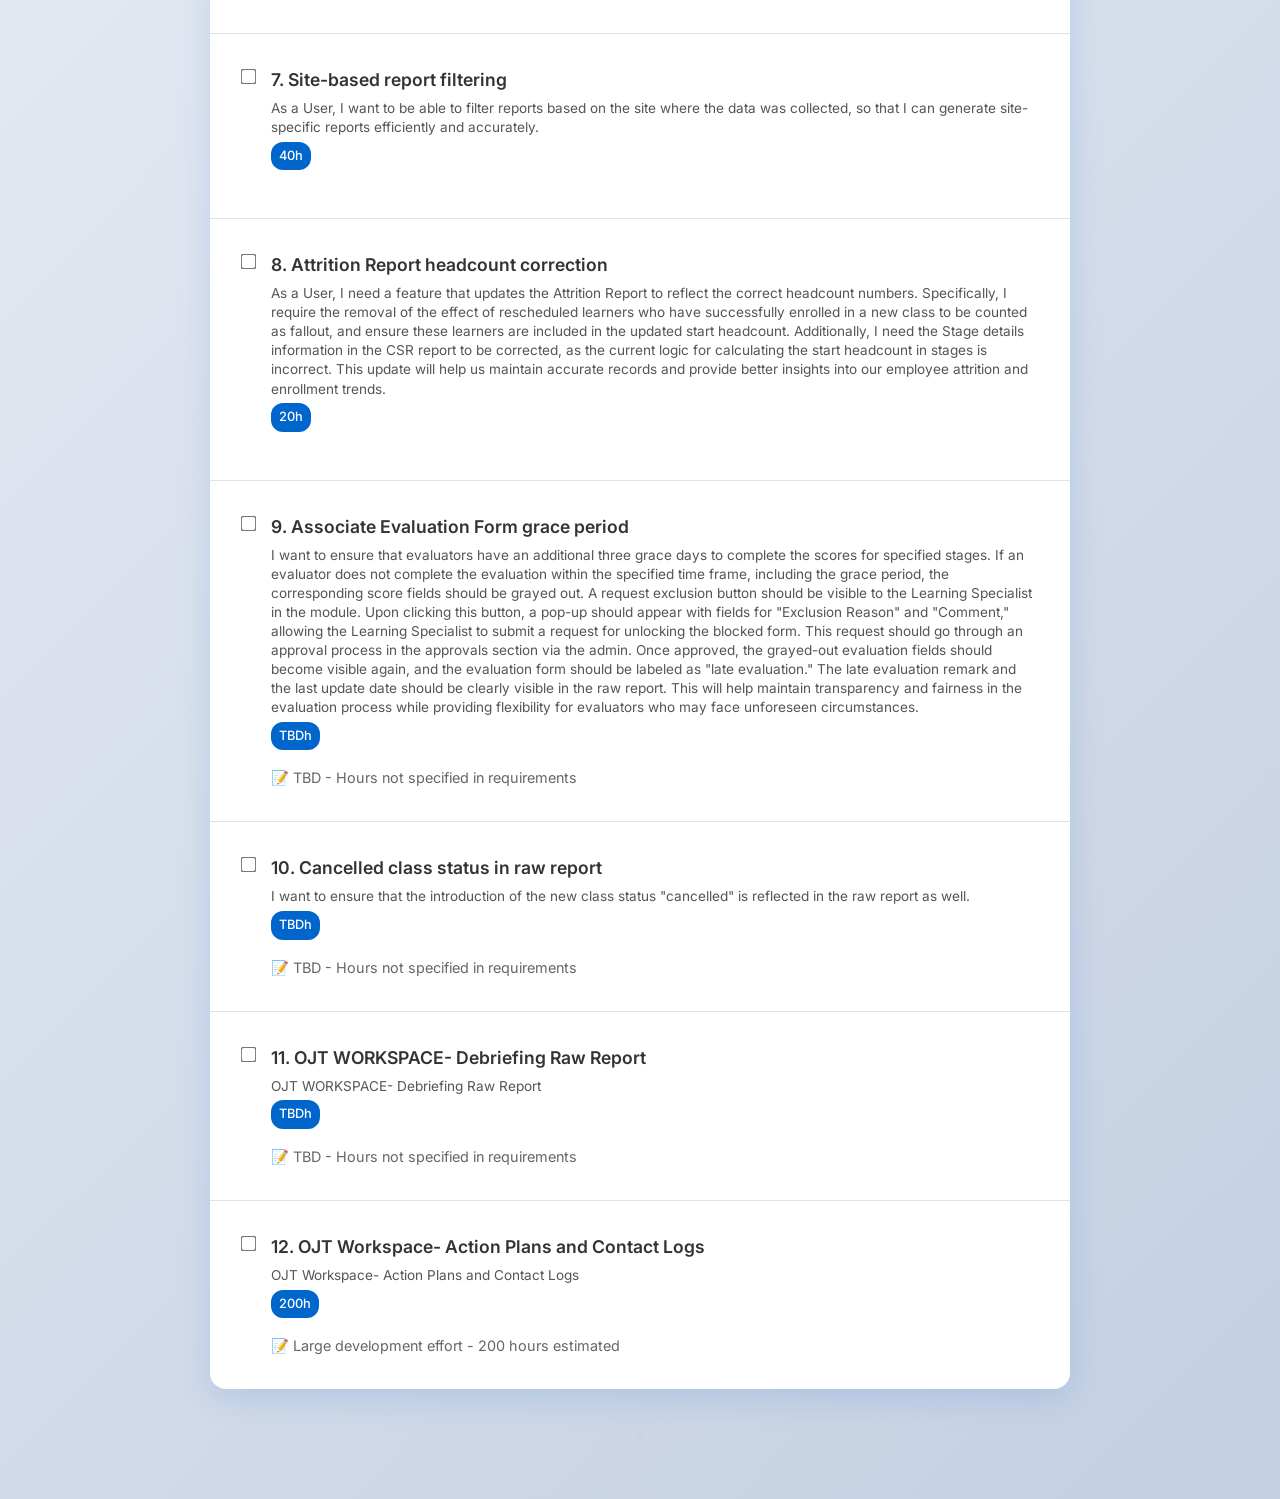
==== commit d230ce7e: "Implement AWS Load Balancer SSL v2.3.0 - HTTPS endpoint for GitHub Pages" ====
--- a/index.html
+++ b/index.html
@@ -17,7 +17,7 @@
             <h1 id="form-title" class="heading-foundever" style="font-size: 1.1rem; margin: 0;">Sprint 24</h1>
         </div>
         <div class="capacity-info alert-foundever" style="padding: 0.2rem; margin: 0.2rem 0; font-size: 0.7rem;">
-            <strong>Capacity:</strong> 260h | <strong>Status:</strong> <span id="capacity-status" class="text-foundever-primary">Ready</span> | <strong>v2.2.0-API-GATEWAY</strong>
+            <strong>Capacity:</strong> 260h | <strong>Status:</strong> <span id="capacity-status" class="text-foundever-primary">Ready</span> | <strong>v2.3.0-LOAD-BALANCER</strong>
         </div>
         
         <!-- Capacity Summary in header -->
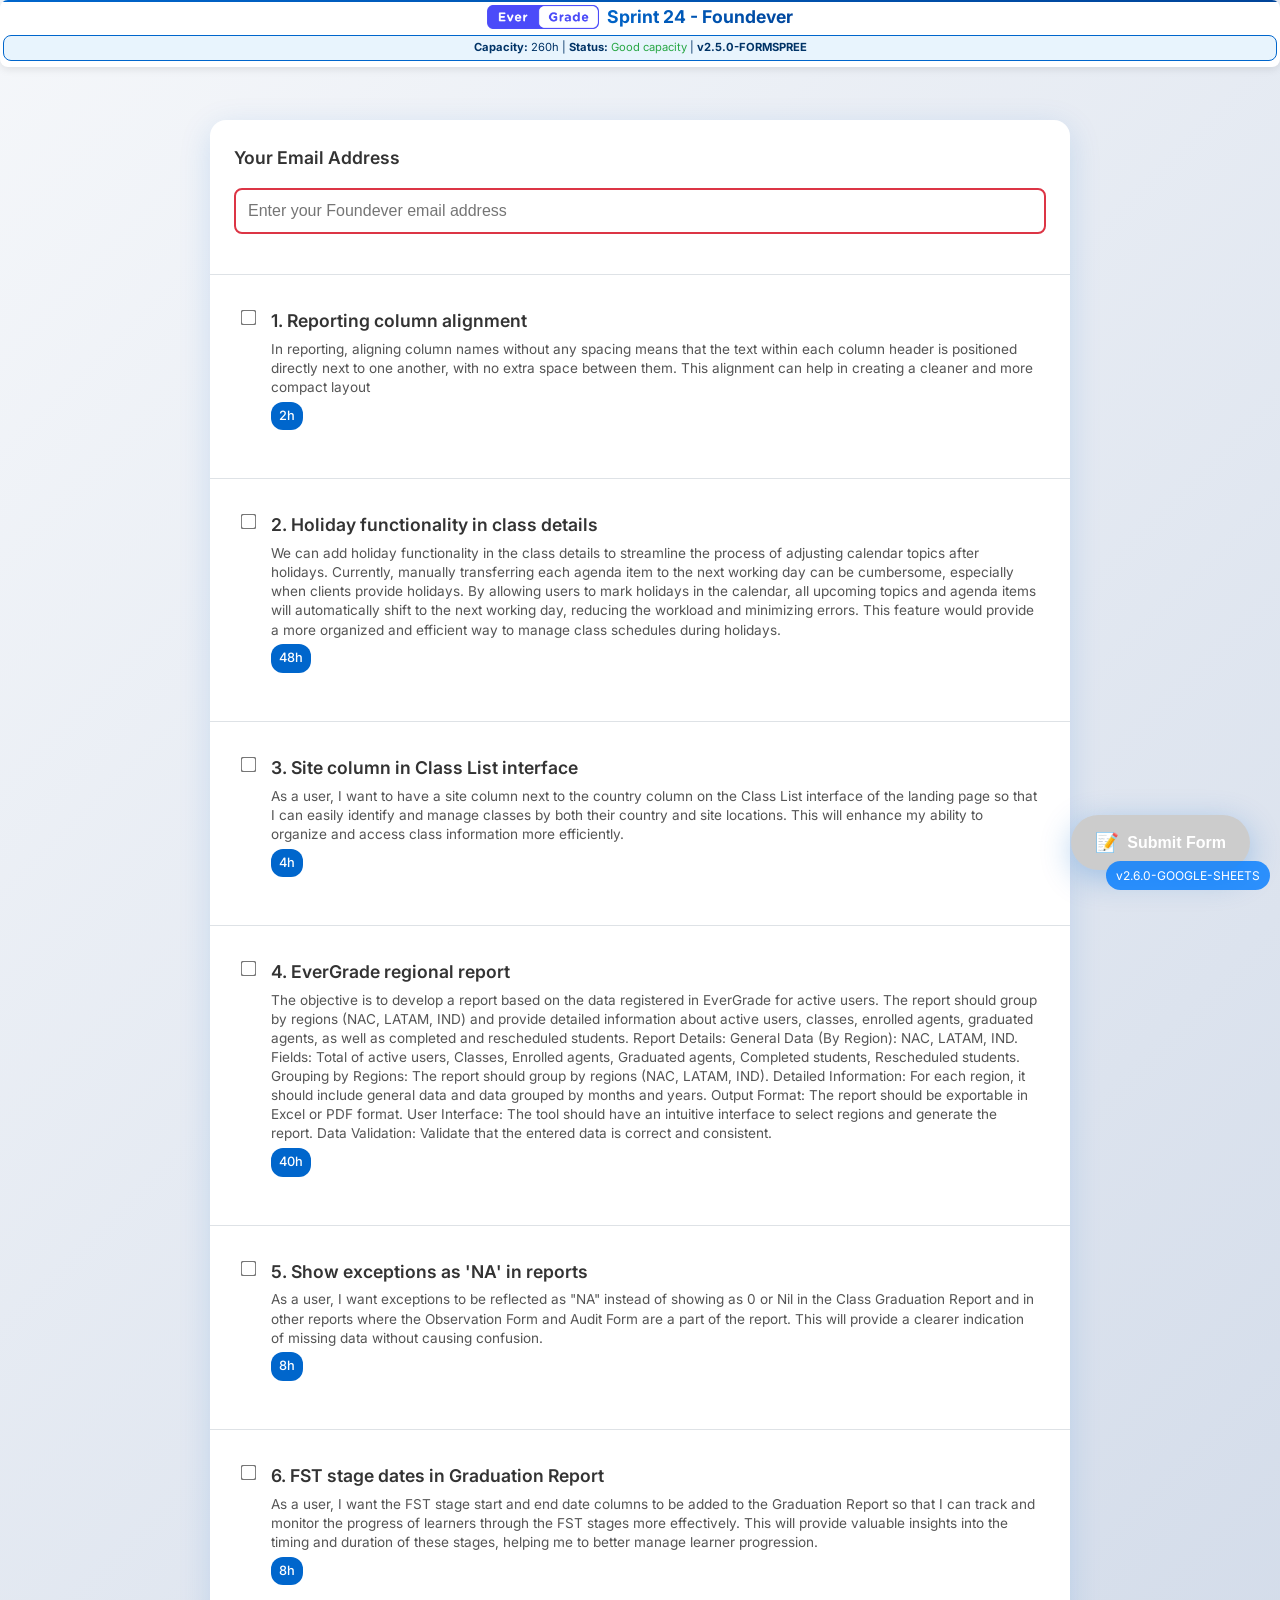
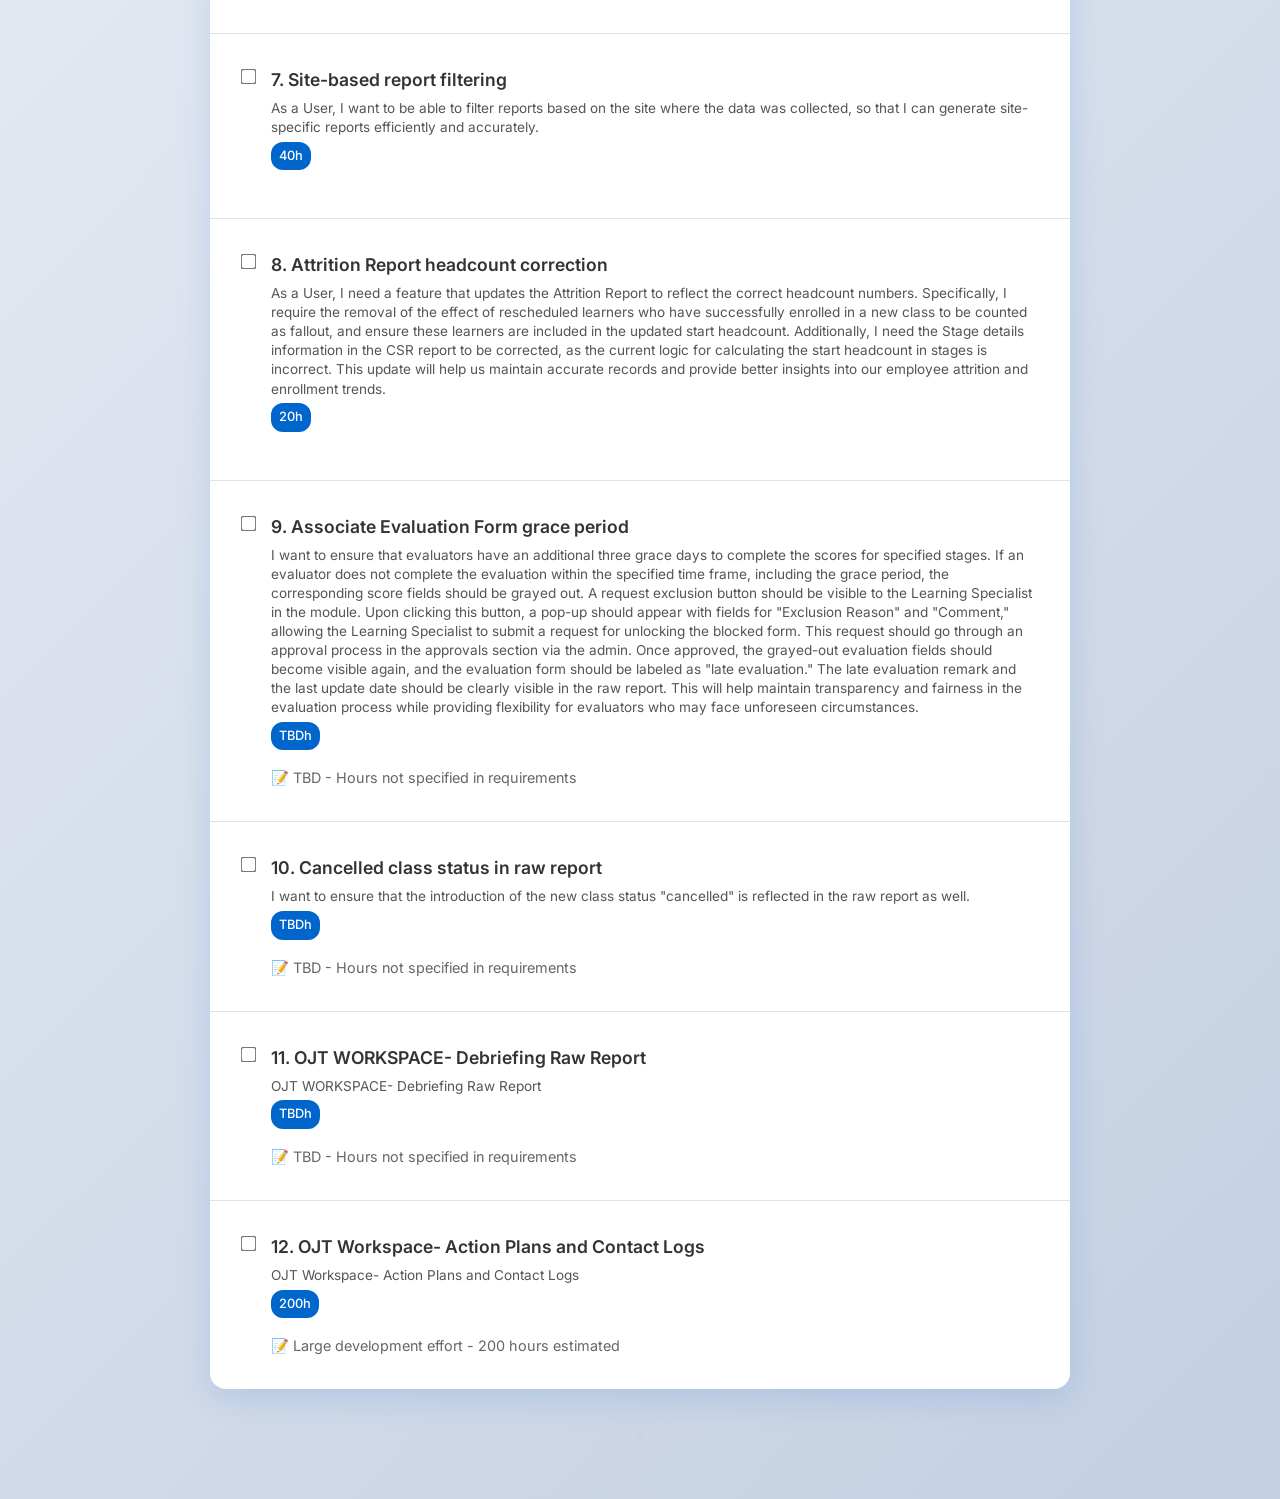
==== commit 5e1a8914: "FINAL SOLUTION: Google Sheets API v2.6.0 - Works from GitHub Pages" ====
--- a/index.html
+++ b/index.html
@@ -17,7 +17,7 @@
             <h1 id="form-title" class="heading-foundever" style="font-size: 1.1rem; margin: 0;">Sprint 24</h1>
         </div>
         <div class="capacity-info alert-foundever" style="padding: 0.2rem; margin: 0.2rem 0; font-size: 0.7rem;">
-            <strong>Capacity:</strong> 260h | <strong>Status:</strong> <span id="capacity-status" class="text-foundever-primary">Ready</span> | <strong>v2.3.0-LOAD-BALANCER</strong>
+            <strong>Capacity:</strong> 260h | <strong>Status:</strong> <span id="capacity-status" class="text-foundever-primary">Ready</span> | <strong>v2.5.0-FORMSPREE</strong>
         </div>
         
         <!-- Capacity Summary in header -->
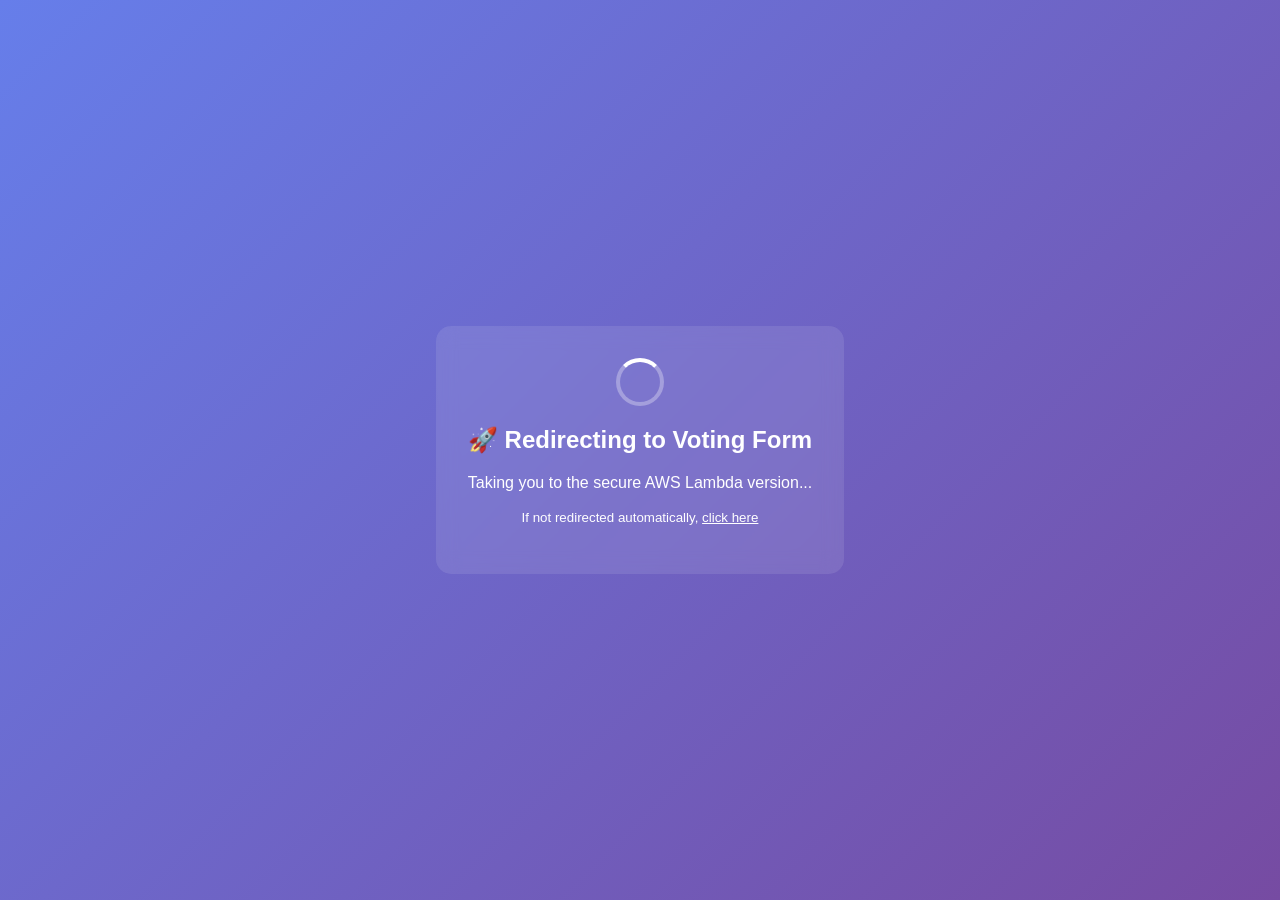
==== commit 2677fb49: "Add automatic redirect to AWS Lambda v3.0.0" ====
--- a/index.html
+++ b/index.html
@@ -1,69 +1,55 @@
 <!DOCTYPE html>
-<html lang="en">
+<html lang="es">
 <head>
     <meta charset="UTF-8">
     <meta name="viewport" content="width=device-width, initial-scale=1.0">
-    <title>Sprint 23 Prioritization - Foundever</title>
-    <link rel="stylesheet" href="src/styles/style.css">
-    <link rel="stylesheet" href="src/styles/foundever-theme.css">
-    <link rel="preconnect" href="https://fonts.googleapis.com">
-    <link rel="preconnect" href="https://fonts.gstatic.com" crossorigin>
-    <link href="https://fonts.googleapis.com/css2?family=Inter:wght@400;500;600;700&display=swap" rel="stylesheet">
+    <title>Redirecting to Voting Form...</title>
+    <style>
+        body {
+            font-family: Arial, sans-serif;
+            display: flex;
+            justify-content: center;
+            align-items: center;
+            height: 100vh;
+            margin: 0;
+            background: linear-gradient(135deg, #667eea 0%, #764ba2 100%);
+            color: white;
+        }
+        .redirect-container {
+            text-align: center;
+            padding: 2rem;
+            background: rgba(255,255,255,0.1);
+            border-radius: 15px;
+            backdrop-filter: blur(10px);
+        }
+        .spinner {
+            border: 4px solid rgba(255,255,255,0.3);
+            border-radius: 50%;
+            border-top: 4px solid white;
+            width: 40px;
+            height: 40px;
+            animation: spin 1s linear infinite;
+            margin: 0 auto 1rem;
+        }
+        @keyframes spin {
+            0% { transform: rotate(0deg); }
+            100% { transform: rotate(360deg); }
+        }
+    </style>
 </head>
 <body>
-    <div class="form-header" style="padding: 0.2rem; margin-bottom: 0.5rem; position: fixed; top: 0; left: 0; right: 0; z-index: 1000; box-shadow: 0 2px 8px rgba(0,0,0,0.1);">
-        <div style="display: flex; align-items: center; justify-content: center; gap: 0.5rem;">
-            <img src="logoevergrade2.png" alt="EverGrade Logo" style="height: 24px; width: auto;">
-            <h1 id="form-title" class="heading-foundever" style="font-size: 1.1rem; margin: 0;">Sprint 24</h1>
-        </div>
-        <div class="capacity-info alert-foundever" style="padding: 0.2rem; margin: 0.2rem 0; font-size: 0.7rem;">
-            <strong>Capacity:</strong> 260h | <strong>Status:</strong> <span id="capacity-status" class="text-foundever-primary">Ready</span> | <strong>v2.5.0-FORMSPREE</strong>
-        </div>
-        
-        <!-- Capacity Summary in header -->
-        <div id="capacity-summary" class="capacity-summary card-foundever" style="display: none; margin: 0.2rem 0; padding: 0.3rem;">
-            <div class="capacity-item" style="padding: 0.2rem;">
-                <div class="capacity-number text-foundever-primary" id="selected-count" style="font-size: 0.9rem;">0</div>
-                <div class="capacity-label" style="font-size: 0.6rem;">Selected</div>
-            </div>
-            <div class="capacity-item" style="padding: 0.2rem;">
-                <div class="capacity-number text-foundever-primary" id="total-hours" style="font-size: 0.9rem;">0h</div>
-                <div class="capacity-label" style="font-size: 0.6rem;">Hours</div>
-            </div>
-            <div class="capacity-item" style="padding: 0.2rem;">
-                <div class="capacity-number text-foundever-primary" id="capacity-used" style="font-size: 0.9rem;">0%</div>
-                <div class="capacity-label" style="font-size: 0.6rem;">Used</div>
-            </div>
-        </div>
+    <div class="redirect-container">
+        <div class="spinner"></div>
+        <h2>🚀 Redirecting to Voting Form</h2>
+        <p>Taking you to the secure AWS Lambda version...</p>
+        <p><small>If not redirected automatically, <a href="https://toi9k315te.execute-api.us-east-1.amazonaws.com/prod/" style="color: #fff;">click here</a></small></p>
     </div>
-    
-    <div class="container" style="padding-top: 120px;">
-        <form id="survey-form">
-            <!-- Questions will be dynamically loaded here -->
-            <div id="questions-container" class="card-foundever">
-                <div class="card-foundever-body">
-                    <div style="text-align: center; padding: 2rem; color: #666;">
-                        🔄 Loading questions...
-                    </div>
-                </div>
-            </div>
-        </form>
-        
-        <div id="result-message" style="display: none;"></div>
-    </div>
-    
-    <!-- Floating Submit Button -->
-    <button type="submit" form="survey-form" class="floating-submit-btn" id="floating-submit" disabled>
-        <span class="btn-icon">📝</span>
-        <span class="btn-text">Submit Form</span>
-    </button>
-    
-    <!-- Scripts -->
-    <script src="config.js"></script>
-    <script src="src/scripts/aws-integration.js"></script>
-    <script src="src/scripts/main.js"></script>
-    <script src="export-data.js"></script>
-    <script src="github-pages-fix.js"></script>
-    <script src="sync-to-db.js"></script>
+
+    <script>
+        // Redirección inmediata a Lambda
+        setTimeout(() => {
+            window.location.href = 'https://toi9k315te.execute-api.us-east-1.amazonaws.com/prod/';
+        }, 2000); // 2 segundos para mostrar el mensaje
+    </script>
 </body>
 </html>
